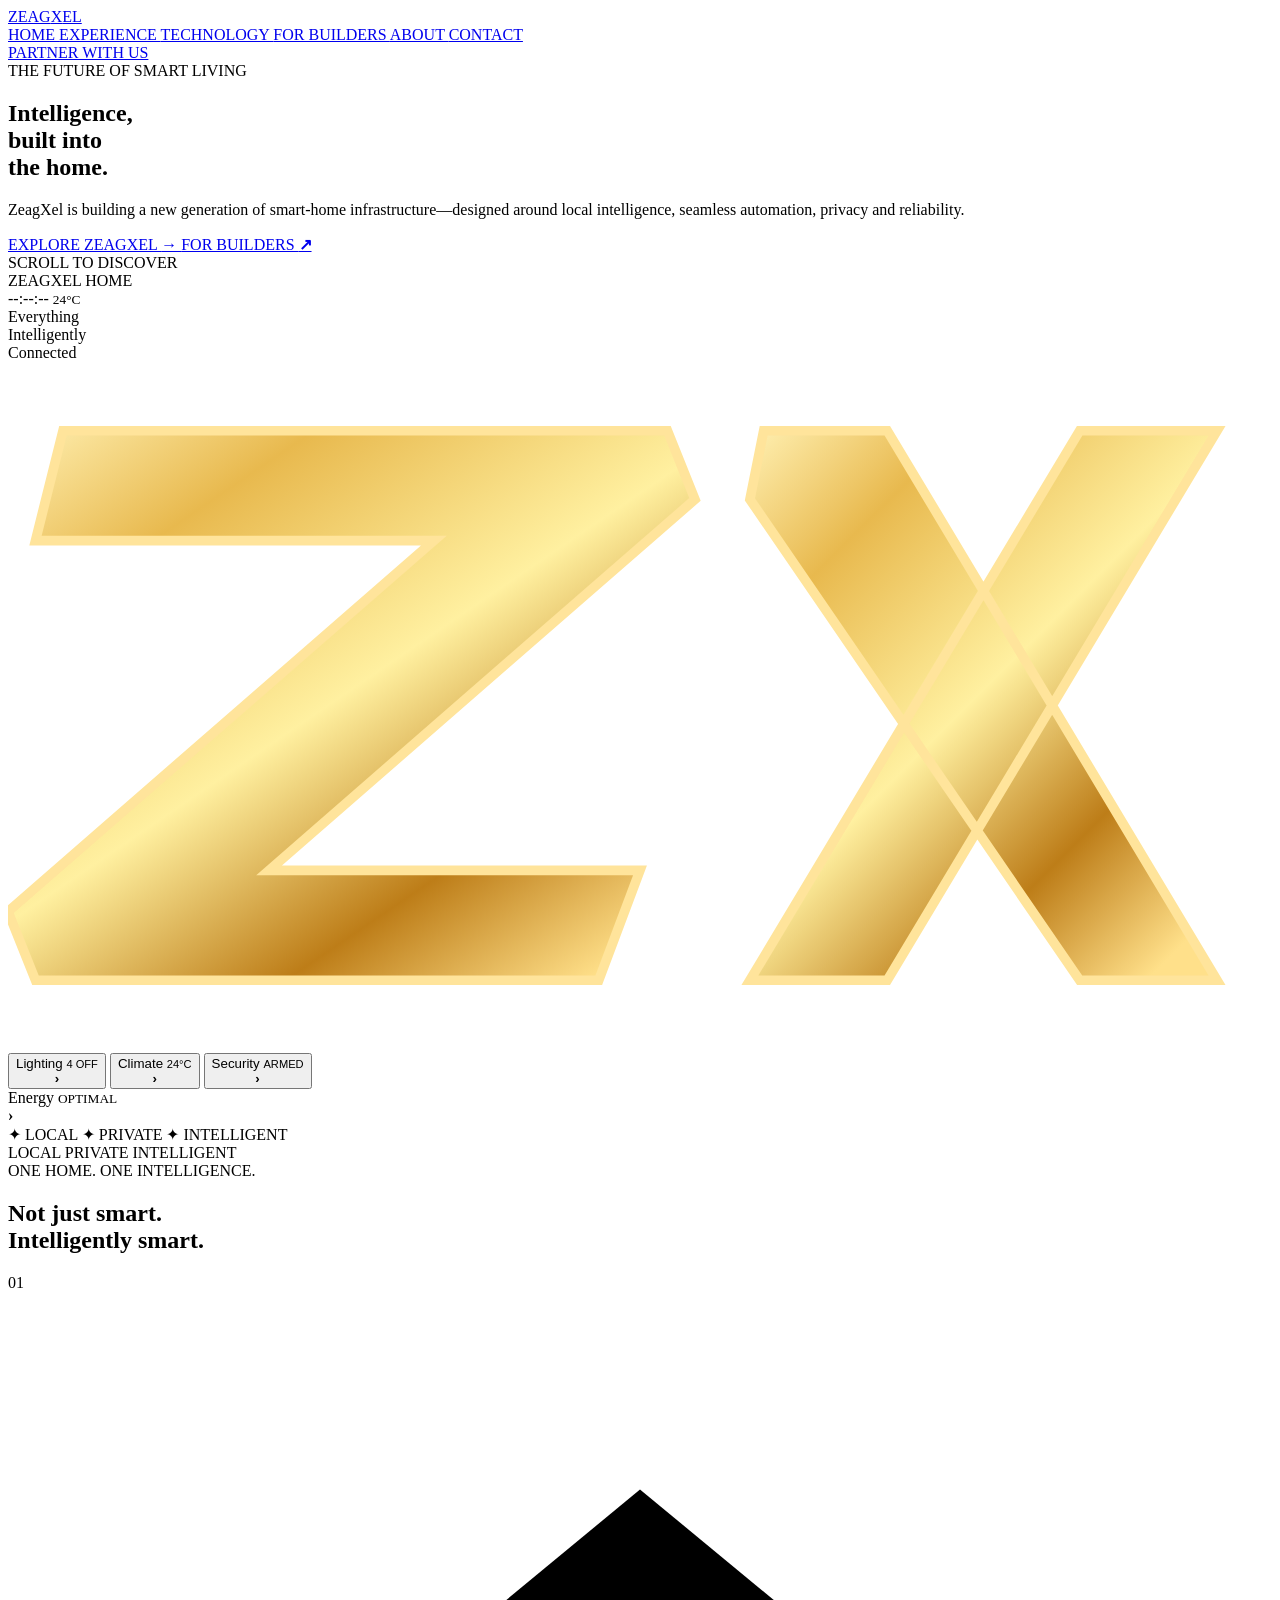
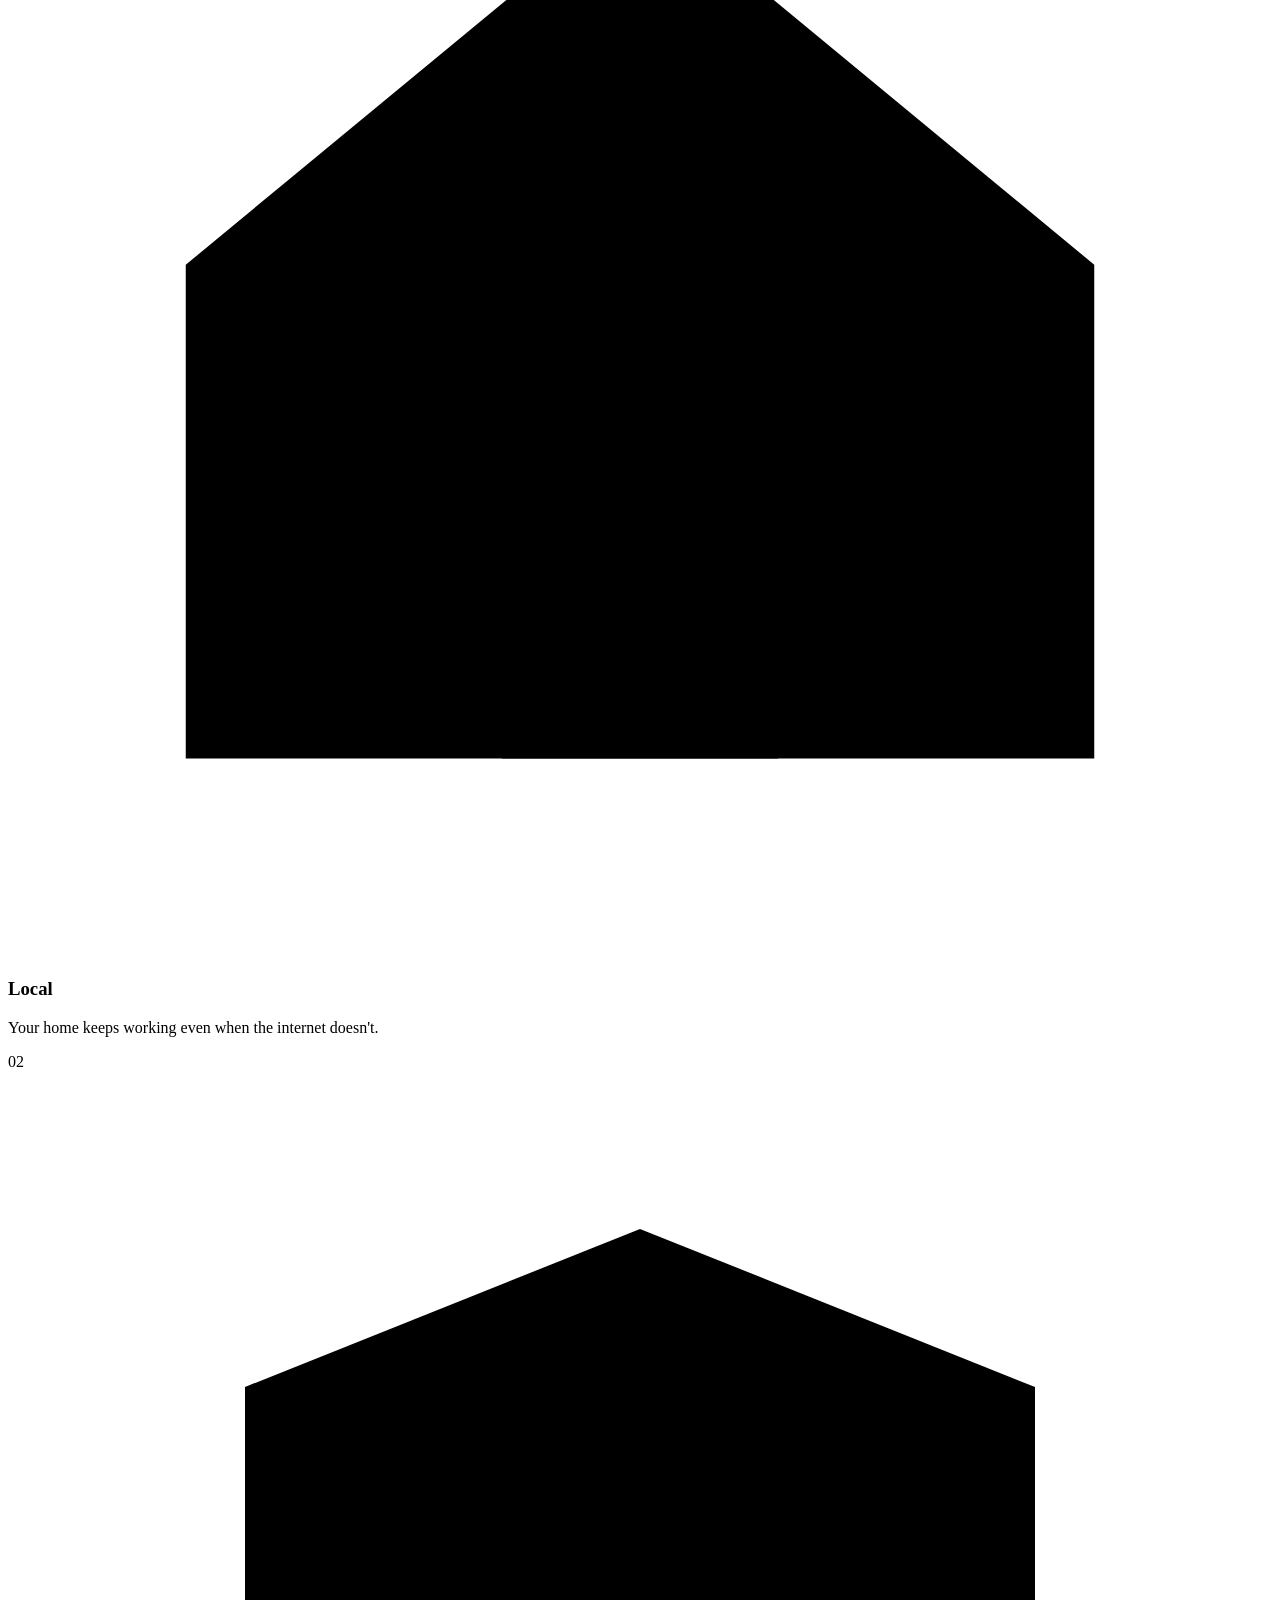
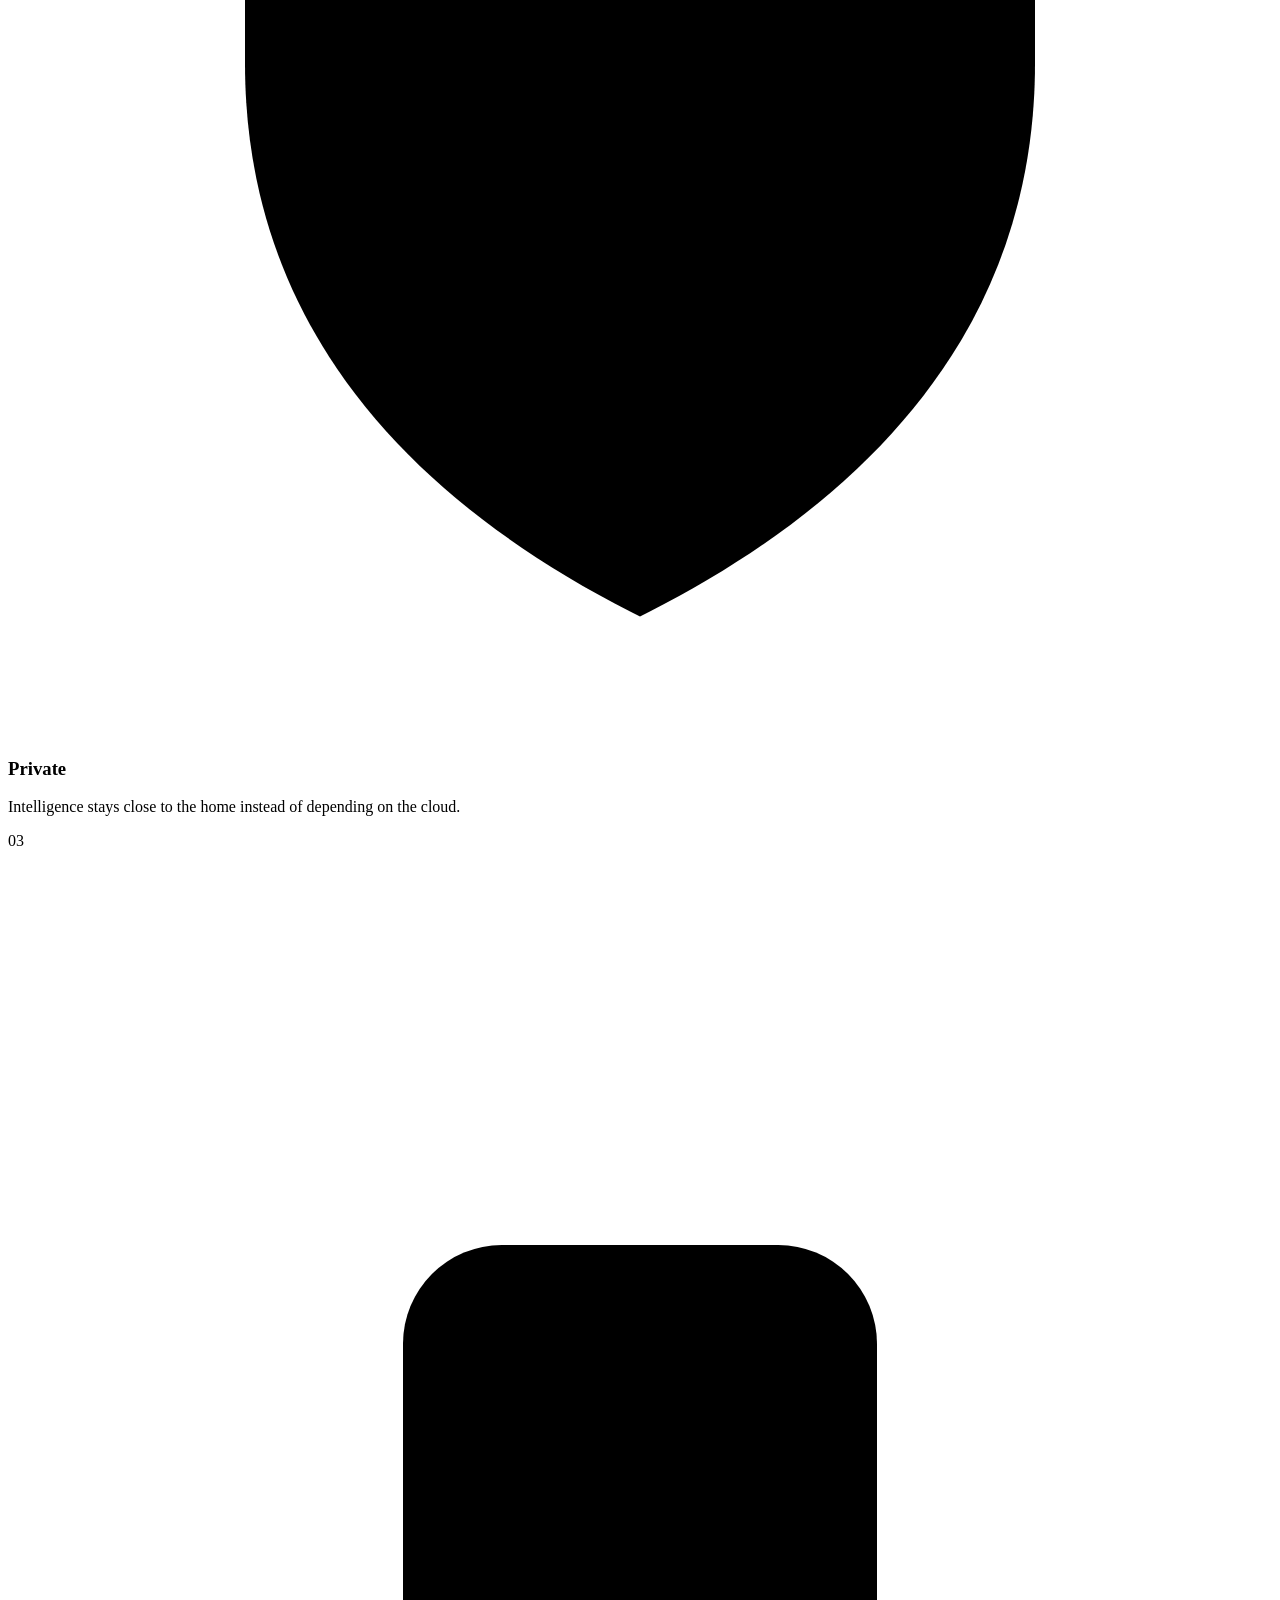
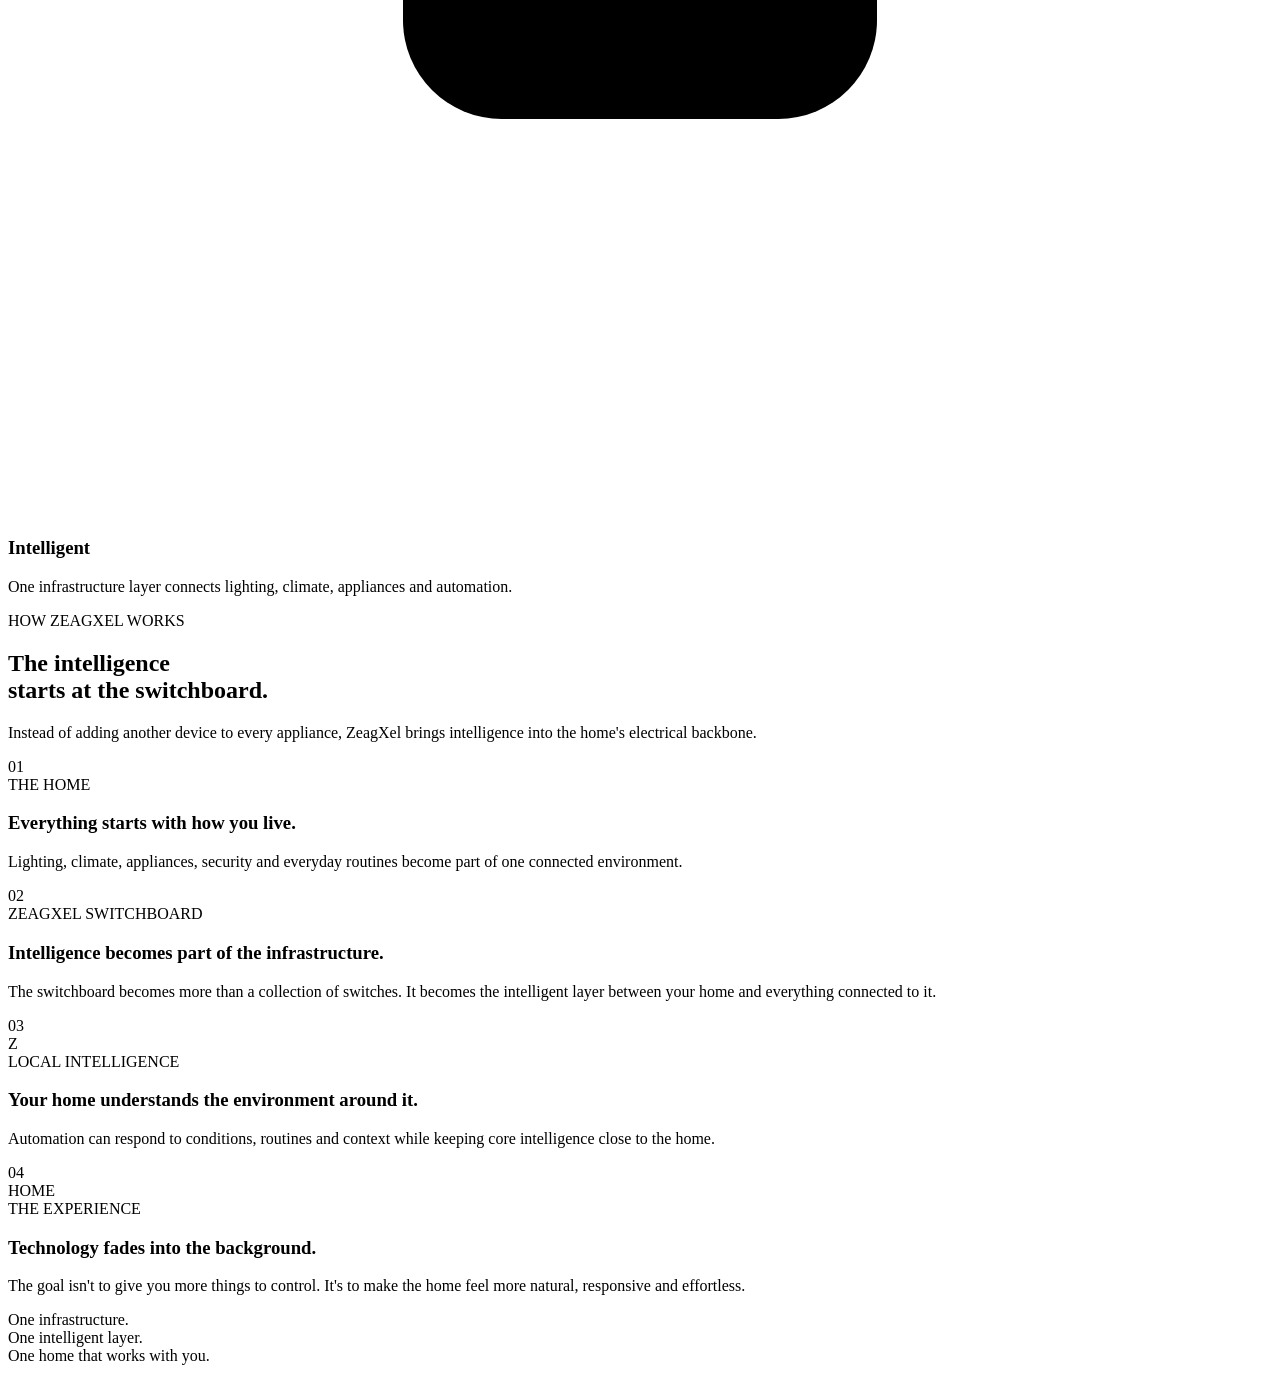
==== index.html @ 5c0ceebd "Add files via upload" ====
<!DOCTYPE html>
<html lang="en">

<head>

    <meta charset="UTF-8">

    <meta
        name="viewport"
        content="width=device-width, initial-scale=1.0"
    >

    <meta
        name="description"
        content="ZeagXel — Intelligent smart-home infrastructure built around local intelligence, privacy and reliability."
    >

    <title>ZEAGXEL — Intelligent Homes</title>


    <!-- =================================================
         STYLES
    ================================================== -->

    <link
        rel="stylesheet"
        href="css/style.css"
    >

    <link
        rel="stylesheet"
        href="css/navbar.css"
    >

    <link
        rel="stylesheet"
        href="css/hero.css"
    >

    <link
        rel="stylesheet"
        href="css/sections.css"
    >

    <link
        rel="stylesheet"
        href="css/responsive.css"
    >

</head>


<body>

<!-- =====================================================
     NAVBAR
====================================================== -->

<header class="navbar">


    <a
        href="index.html"
        class="brand"
    >
        ZEAG<span>X</span>EL
    </a>


    <nav class="nav-links">

        <a
            href="index.html"
            class="active"
        >
            HOME
        </a>

        <a href="pages/experience.html">
            EXPERIENCE
        </a>

        <a href="pages/technology.html">
            TECHNOLOGY
        </a>

        <a href="pages/builders.html">
            FOR BUILDERS
        </a>

        <a href="pages/about.html">
            ABOUT
        </a>

        <a href="pages/contact.html">
            CONTACT
        </a>

    </nav>


    <a
        href="pages/contact.html"
        class="nav-partner"
    >
        PARTNER WITH US
    </a>


</header>



<!-- =====================================================
     MAIN
====================================================== -->

<main>


<!-- =====================================================
     HERO
====================================================== -->

<section
    class="hero"
    id="home"
>


    <div class="hero-overlay"></div>


    <div class="hero-content">


        <div class="hero-eyebrow">
            THE FUTURE OF SMART LIVING
        </div>


        <h1>

            Intelligence,
            <br>

            built into
            <br>

            <span>
                the home.
            </span>

        </h1>


        <p class="hero-description">

            ZeagXel is building a new generation
            of smart-home infrastructure—designed
            around local intelligence, seamless
            automation, privacy and reliability.

        </p>


        <div class="hero-actions">


            <a
                href="#intelligence"
                class="hero-primary"
            >

                <span>
                    EXPLORE ZEAGXEL
                </span>

                <strong>
                    →
                </strong>

            </a>


            <a
                href="pages/builders.html"
                class="hero-secondary"
            >

                <span>
                    FOR BUILDERS
                </span>

                <strong>
                    ↗
                </strong>

            </a>


        </div>


        <div class="hero-scroll">

            <span class="scroll-line"></span>

            <span>
                SCROLL TO DISCOVER
            </span>

        </div>


    </div>



    <!-- =================================================
         HERO PRODUCT
    ================================================== -->

    <div class="hero-product-wrapper">


        <div class="hero-product-card">


            <div class="product-header">

                <span>
                    ZEAGXEL HOME
                </span>


                <div class="product-time">

                    <time class="product-clock" aria-label="Current local time">
                        --:--:--
                    </time>

                    <small>
                        24°C
                    </small>

                </div>

            </div>



            <div class="product-body">


                <div class="product-message">

                    <span class="product-message-copy">
                        Everything
                        <br>
                        Intelligently
                        <br>
                        Connected
                    </span>

                    <svg class="product-mark" viewBox="0 0 92 50" role="img" aria-label="ZX logo" xmlns="http://www.w3.org/2000/svg">
                        <defs>
                            <linearGradient id="zx-metal" x1="0" y1="0" x2="0.85" y2="1">
                                <stop offset="0" stop-color="#fff0b2" />
                                <stop offset="0.22" stop-color="#e8b94e" />
                                <stop offset="0.52" stop-color="#fff0a0" />
                                <stop offset="0.78" stop-color="#bd7d18" />
                                <stop offset="1" stop-color="#ffe08a" />
                            </linearGradient>
                        </defs>
                        <path d="M4 5h44l2 5-31 27h27l-3 8H2l-2-5 31-27H2z" fill="url(#zx-metal)" stroke="#ffe49b" stroke-width=".7" />
                        <path d="M55 5h9l24 40h-10L54 10zM78 5h10L64 45h-10z" fill="url(#zx-metal)" stroke="#ffe49b" stroke-width=".7" />
                    </svg>

                </div>


                <div class="product-orbit"></div>


            </div>



            <div class="product-controls">


                <button
                    class="product-control lighting-control"
                    type="button"
                    aria-pressed="false"
                >

                    <div>

                        <span>
                            Lighting
                        </span>

                        <small>
                            4 OFF
                        </small>

                    </div>

                    <b>
                        ›
                    </b>

                </button>


                <button
                    class="product-control climate-control"
                    type="button"
                    aria-pressed="false"
                >

                    <div>

                        <span>
                            Climate
                        </span>

                        <small>
                            24°C
                        </small>

                    </div>

                    <b>
                        ›
                    </b>

                </button>


                <button
                    class="product-control security-control"
                    type="button"
                    aria-pressed="false"
                >

                    <div>

                        <span>
                            Security
                        </span>

                        <small>
                            ARMED
                        </small>

                    </div>

                    <b>
                        ›
                    </b>

                </button>


                <div class="product-control">

                    <div>

                        <span>
                            Energy
                        </span>

                        <small>
                            OPTIMAL
                        </small>

                    </div>

                    <b>
                        ›
                    </b>

                </div>


            </div>



            <div class="product-footer">

                <span>
                    ✦ LOCAL
                </span>

                <span>
                    ✦ PRIVATE
                </span>

                <span>
                    ✦ INTELLIGENT
                </span>

            </div>


        </div>


    </div>



    <div class="hero-bottom-label">

        <span>
            LOCAL
        </span>

        <i></i>

        <span>
            PRIVATE
        </span>

        <i></i>

        <span>
            INTELLIGENT
        </span>

    </div>


</section>



<!-- =====================================================
     SECTION 01
     ONE HOME. ONE INTELLIGENCE.
====================================================== -->

<section
    class="intelligence-section"
    id="intelligence"
>


    <div class="section-eyebrow">

        ONE HOME. ONE INTELLIGENCE.

    </div>


    <h2>

        Not just smart.
        <br>

        <span>
            Intelligently smart.
        </span>

    </h2>


    <div class="section-line"></div>



    <div class="intelligence-pillars">


        <article class="intelligence-pillar">

            <div class="pillar-number">
                01
            </div>


            <div class="pillar-icon">
                <svg viewBox="0 0 64 64" aria-hidden="true">
                    <path d="M9 29 32 10l23 19v25H9z" />
                    <path d="M25 54V37h14v17M17 31v-8h8" />
                    <circle cx="32" cy="28" r="3" />
                    <path d="M32 25v-7m-3 10-7-4m13 4 7-4" />
                </svg>
            </div>


            <h3>
                Local
            </h3>


            <p>
                Your home keeps working even
                when the internet doesn't.
            </p>


        </article>



        <article class="intelligence-pillar">

            <div class="pillar-number">
                02
            </div>


            <div class="pillar-icon">
                <svg viewBox="0 0 64 64" aria-hidden="true">
                    <path d="M32 8 52 16v14c0 13-8 22-20 28C20 52 12 43 12 30V16z" />
                    <rect x="23" y="29" width="18" height="14" rx="3" />
                    <path d="M27 29v-5a5 5 0 0 1 10 0v5m-5 6v3" />
                    <circle cx="32" cy="38" r="1" />
                </svg>
            </div>


            <h3>
                Private
            </h3>


            <p>
                Intelligence stays close to
                the home instead of depending
                on the cloud.
            </p>


        </article>



        <article class="intelligence-pillar">

            <div class="pillar-number">
                03
            </div>


            <div class="pillar-icon">
                <svg viewBox="0 0 64 64" aria-hidden="true">
                    <rect x="20" y="20" width="24" height="24" rx="5" />
                    <path d="M27 27h10v10H27zM32 20v-7m0 51v-7M20 32h-7m51 0h-7M24 24l-5-5m26 26 5 5m0-36-5 5m-26 26-5 5" />
                    <circle cx="32" cy="32" r="3" />
                </svg>
            </div>


            <h3>
                Intelligent
            </h3>


            <p>
                One infrastructure layer
                connects lighting, climate,
                appliances and automation.
            </p>


        </article>


    </div>


</section>



<!-- =====================================================
     SECTION 02
     HOW ZEAGXEL WORKS
====================================================== -->

<section
    class="how-section"
    id="how-it-works"
>


    <div class="how-intro">


        <div class="section-eyebrow">

            HOW ZEAGXEL WORKS

        </div>


        <h2>

            The intelligence
            <br>

            <span>
                starts at the switchboard.
            </span>

        </h2>


        <p>

            Instead of adding another device to
            every appliance, ZeagXel brings
            intelligence into the home's electrical
            backbone.

        </p>


    </div>



    <!-- =================================================
         SYSTEM FLOW
    ================================================== -->

    <div class="system-flow">


        <!-- STEP 01 -->

        <article class="system-step">


            <div class="system-step-number">
                01
            </div>


            <div class="system-visual home-visual">


                <div class="visual-room">

                    <div class="visual-window"></div>

                    <div class="visual-sofa"></div>

                    <div class="visual-lamp"></div>

                    <div class="visual-table"></div>

                </div>


            </div>


            <div class="system-step-content">

                <div class="system-label">
                    THE HOME
                </div>

                <h3>
                    Everything starts
                    with how you live.
                </h3>

                <p>
                    Lighting, climate, appliances,
                    security and everyday routines
                    become part of one connected
                    environment.
                </p>

            </div>


        </article>



        <!-- CONNECTOR -->

        <div class="system-connector">

            <span></span>

        </div>



        <!-- STEP 02 -->

        <article class="system-step">


            <div class="system-step-number">
                02
            </div>


            <div class="system-visual switchboard-visual">


                <div class="switchboard">

                    <div class="switchboard-screen">

                        <div class="screen-line"></div>

                        <div class="screen-line short"></div>

                        <div class="screen-dot"></div>

                    </div>


                    <div class="switch-row">

                        <span></span>
                        <span></span>
                        <span></span>
                        <span></span>

                    </div>


                    <div class="switch-row">

                        <span></span>
                        <span></span>
                        <span></span>
                        <span></span>

                    </div>


                </div>


            </div>


            <div class="system-step-content">

                <div class="system-label">
                    ZEAGXEL SWITCHBOARD
                </div>

                <h3>
                    Intelligence becomes
                    part of the infrastructure.
                </h3>

                <p>
                    The switchboard becomes more
                    than a collection of switches.
                    It becomes the intelligent layer
                    between your home and everything
                    connected to it.
                </p>

            </div>


        </article>



        <!-- CONNECTOR -->

        <div class="system-connector">

            <span></span>

        </div>



        <!-- STEP 03 -->

        <article class="system-step">


            <div class="system-step-number">
                03
            </div>


            <div class="system-visual intelligence-visual">


                <div class="intelligence-core">

                    <div class="core-ring ring-one"></div>

                    <div class="core-ring ring-two"></div>

                    <div class="core-center">
                        Z
                    </div>

                </div>


                <div class="core-node node-one"></div>

                <div class="core-node node-two"></div>

                <div class="core-node node-three"></div>

                <div class="core-node node-four"></div>


            </div>


            <div class="system-step-content">

                <div class="system-label">
                    LOCAL INTELLIGENCE
                </div>

                <h3>
                    Your home understands
                    the environment around it.
                </h3>

                <p>
                    Automation can respond to
                    conditions, routines and
                    context while keeping core
                    intelligence close to the home.
                </p>

            </div>


        </article>



        <!-- CONNECTOR -->

        <div class="system-connector">

            <span></span>

        </div>



        <!-- STEP 04 -->

        <article class="system-step">


            <div class="system-step-number">
                04
            </div>


            <div class="system-visual experience-visual">


                <div class="experience-orbit">

                    <span class="orbit-node node-a"></span>

                    <span class="orbit-node node-b"></span>

                    <span class="orbit-node node-c"></span>

                    <span class="orbit-node node-d"></span>

                    <div class="experience-center">
                        HOME
                    </div>

                </div>


            </div>


            <div class="system-step-content">

                <div class="system-label">
                    THE EXPERIENCE
                </div>

                <h3>
                    Technology fades
                    into the background.
                </h3>

                <p>
                    The goal isn't to give you more
                    things to control. It's to make
                    the home feel more natural,
                    responsive and effortless.
                </p>

            </div>


        </article>


    </div>



    <!-- =================================================
         CLOSING STATEMENT
    ================================================== -->

    <div class="how-closing">


        <div class="closing-line"></div>


        <p>

            One infrastructure.
            <br>

            One intelligent layer.
            <br>

            <span>
                One home that works with you.
            </span>

        </p>


    </div>


</section>



</main>



<!-- =====================================================
     JAVASCRIPT
====================================================== -->

<script src="js/main.js"></script>

<script src="js/animations.js"></script>


</body>

</html>
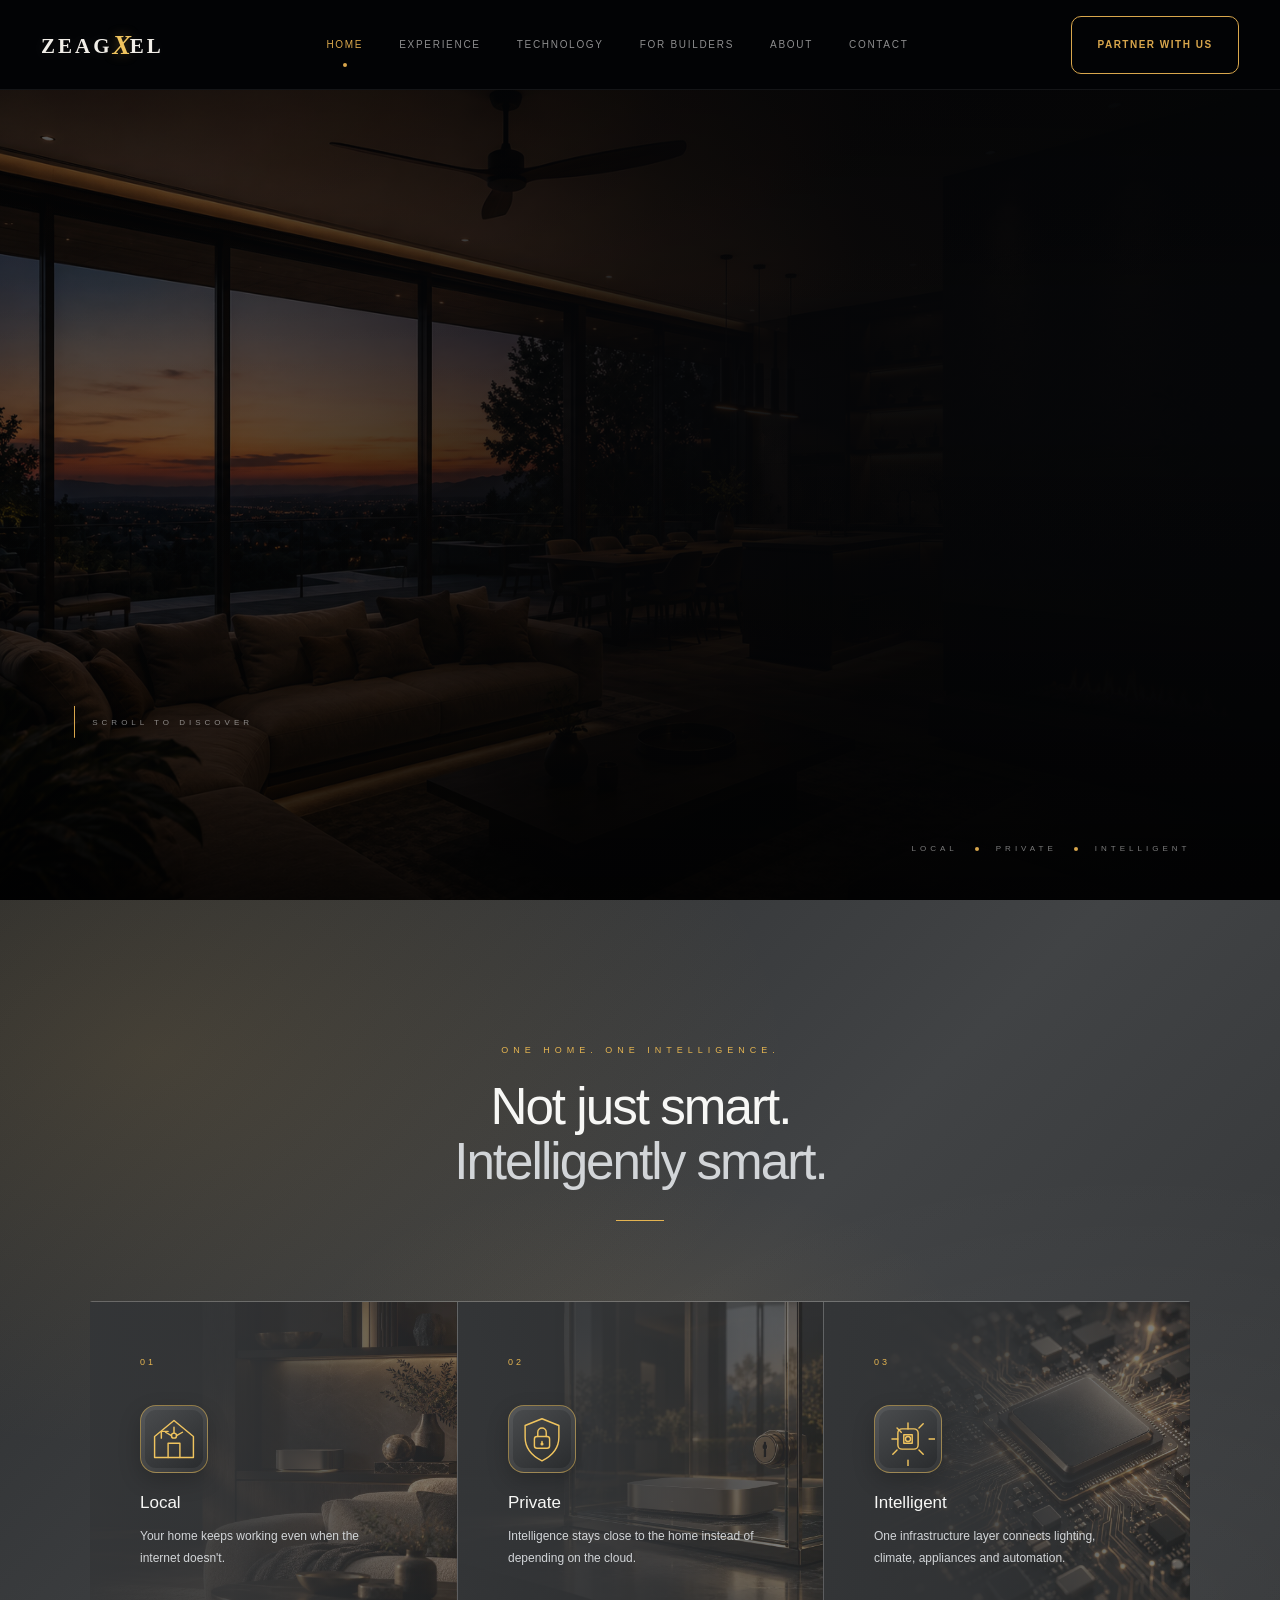
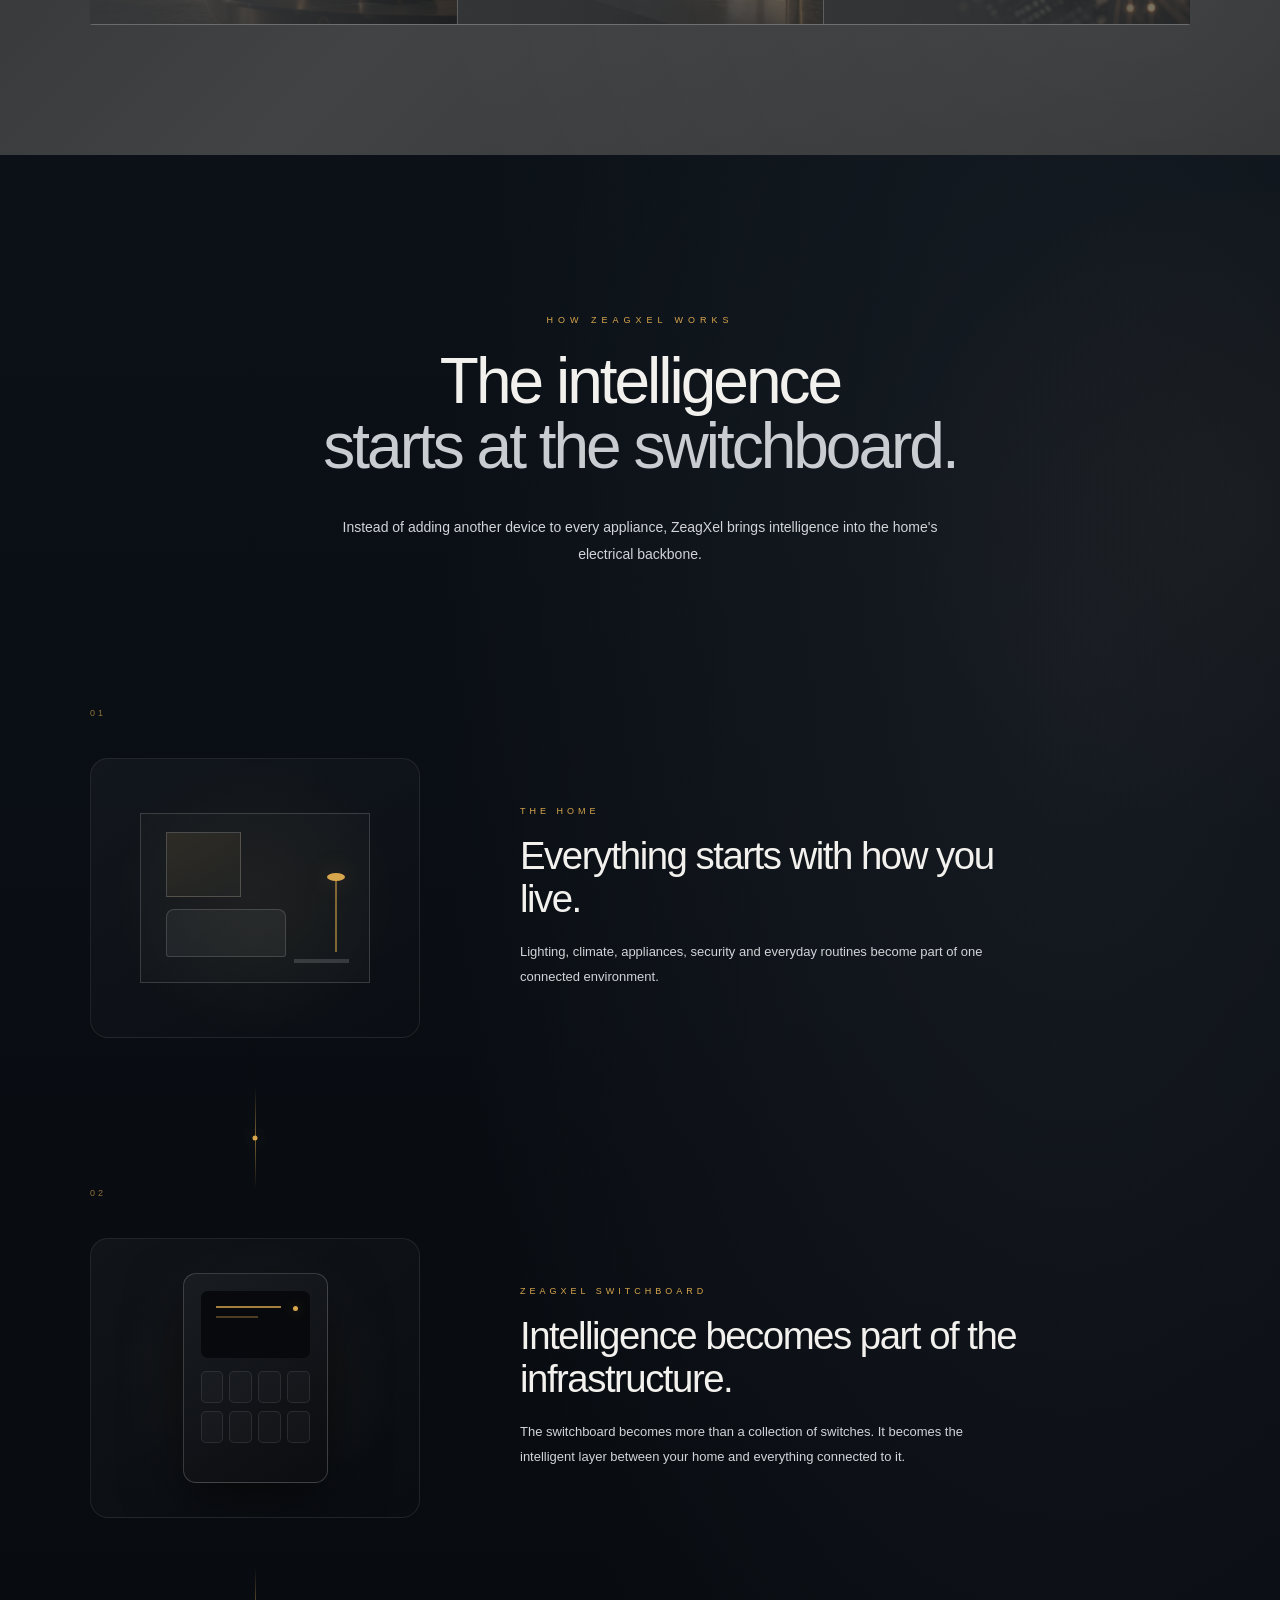
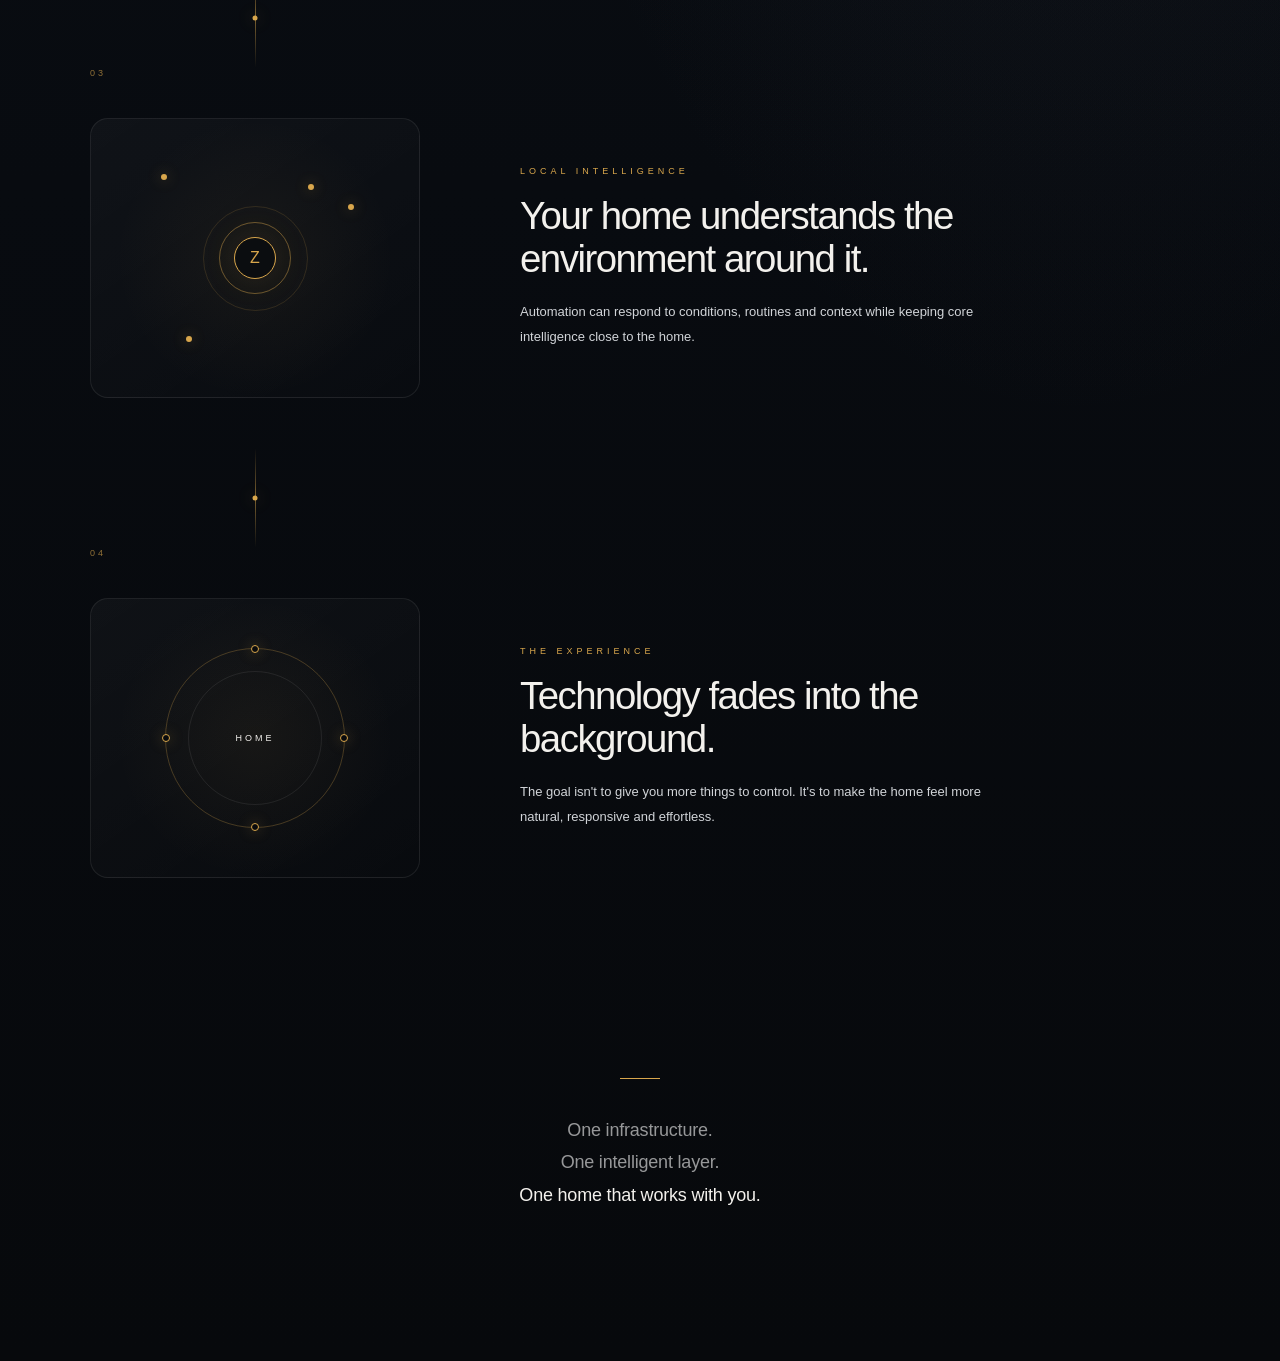
==== commit 488cd4d6: "Update index.html" ====
--- a/index.html
+++ b/index.html
@@ -10,12 +10,19 @@
         content="width=device-width, initial-scale=1.0"
     >
 
-    <meta
-        name="description"
-        content="ZeagXel — Intelligent smart-home infrastructure built around local intelligence, privacy and reliability."
-    >
-
-    <title>ZEAGXEL — Intelligent Homes</title>
+   <title>ZeagXel Technologies | Smart Electrical Infrastructure</title>
+
+<meta
+    name="description"
+    content="ZeagXel Technologies builds smart electrical infrastructure for homes and high-rise residential projects, combining local intelligence, automation, privacy and reliable smart-home control."
+>
+
+<link rel="canonical" href="https://zeagxel.com/">
+
+<meta property="og:title" content="ZeagXel Technologies | Smart Electrical Infrastructure">
+<meta property="og:description" content="Smart electrical infrastructure for intelligent, reliable and future-ready homes.">
+<meta property="og:url" content="https://zeagxel.com/">
+<meta property="og:type" content="website">
 
 
     <!-- =================================================
--- a/css/style.css
+++ b/css/style.css
@@ -0,0 +1,218 @@
+/* =====================================================
+   ZEAGXEL
+   GLOBAL STYLES
+===================================================== */
+
+:root {
+
+    --black:
+        #050608;
+
+    --black-deep:
+        #020304;
+
+    --white:
+        #f3f1ed;
+
+    --gold:
+        #d8a64c;
+
+    --gold-light:
+        #efbd62;
+
+    --grey:
+        #929398;
+
+    --grey-dark:
+        #65676c;
+
+    --border:
+        rgba(255, 255, 255, 0.10);
+
+}
+
+
+/* =====================================================
+   RESET
+===================================================== */
+
+* {
+    margin: 0;
+
+    padding: 0;
+
+    box-sizing: border-box;
+}
+
+
+html {
+    scroll-behavior: smooth;
+}
+
+
+body {
+
+    width: 100%;
+
+    min-height: 100vh;
+
+    overflow-x: hidden;
+
+    background:
+        var(--black);
+
+    color:
+        var(--white);
+
+    font-family:
+        Arial,
+        Helvetica,
+        sans-serif;
+
+    -webkit-font-smoothing:
+        antialiased;
+}
+
+main {
+    transition: filter 0.75s ease;
+}
+
+body.lights-on main,
+body.lights-on .navbar {
+    filter: brightness(1.5);
+}
+
+body.lights-on::after {
+    content: "";
+    position: fixed;
+    inset: 0;
+    z-index: 999;
+    pointer-events: none;
+    background:
+        radial-gradient(ellipse at 70% 38%, rgba(255, 204, 112, 0.28), transparent 54%),
+        radial-gradient(ellipse at 22% 74%, rgba(255, 220, 155, 0.16), transparent 48%);
+    mix-blend-mode: screen;
+    animation: lightsBloom 0.75s ease-out both;
+}
+
+@keyframes lightsBloom {
+    from { opacity: 0; }
+    to { opacity: 1; }
+}
+
+
+a {
+    color: inherit;
+
+    text-decoration: none;
+}
+
+
+button,
+a {
+    -webkit-tap-highlight-color:
+        transparent;
+}
+
+
+img {
+    display: block;
+
+    max-width: 100%;
+}
+
+
+::selection {
+
+    background:
+        var(--gold);
+
+    color:
+        var(--black);
+
+}
+
+.site-hero-entrance {
+    animation: siteHeroEntrance 0.9s cubic-bezier(0.2, 0.72, 0.25, 1) both;
+    animation-delay: var(--entrance-delay, 0ms);
+}
+
+.site-scroll-reveal.is-visible {
+    animation: siteScrollArcIn 1.05s cubic-bezier(0.2, 0.72, 0.25, 1) both;
+}
+
+.site-scroll-reveal-reverse.is-visible {
+    animation-name: siteScrollArcInReverse;
+}
+
+@keyframes siteHeroEntrance {
+    from { opacity: 0; translate: 0 30px; }
+    to { opacity: 1; translate: 0 0; }
+}
+
+@keyframes siteScrollArcIn {
+    0% { opacity: 0; translate: 30px 10px; rotate: 5deg; scale: 0.98; }
+    55% { opacity: 1; translate: -7px -2px; rotate: -1.2deg; scale: 1.005; }
+    100% { opacity: 1; translate: 0 0; rotate: 0deg; scale: 1; }
+}
+
+@keyframes siteScrollArcInReverse {
+    0% { opacity: 0; translate: -30px 10px; rotate: -5deg; scale: 0.98; }
+    55% { opacity: 1; translate: 7px -2px; rotate: 1.2deg; scale: 1.005; }
+    100% { opacity: 1; translate: 0 0; rotate: 0deg; scale: 1; }
+}
+
+@media (prefers-reduced-motion: reduce) {
+    .site-hero-entrance,
+    .site-scroll-reveal.is-visible {
+        animation: none;
+    }
+}
+
+/* =====================================================
+   GLOBAL CONTAINER
+===================================================== */
+
+.container {
+
+    width: min(
+        1200px,
+        calc(100% - 80px)
+    );
+
+    margin:
+        0 auto;
+
+}
+
+
+/* =====================================================
+   PAGE TRANSITION
+===================================================== */
+
+body {
+
+    animation:
+        pageEnter
+        0.7s
+        ease
+        both;
+
+}
+
+
+@keyframes pageEnter {
+
+    from {
+
+        opacity: 0;
+
+    }
+
+    to {
+
+        opacity: 1;
+
+    }
+
+}
--- a/css/navbar.css
+++ b/css/navbar.css
@@ -0,0 +1,239 @@
+/* =====================================================
+   ZEAGXEL
+   NAVBAR
+===================================================== */
+
+.navbar {
+
+    position: fixed;
+
+    top: 0;
+    left: 0;
+
+    width: 100%;
+
+    height: 90px;
+
+    display: flex;
+
+    align-items: center;
+
+    justify-content: space-between;
+
+    padding:
+        0 3.2%;
+
+    background:
+        rgba(
+            3,
+            4,
+            6,
+            0.94
+        );
+
+    border-bottom:
+        1px solid
+        rgba(
+            255,
+            255,
+            255,
+            0.07
+        );
+
+    backdrop-filter:
+        blur(14px);
+
+    -webkit-backdrop-filter:
+        blur(14px);
+
+    z-index: 1000;
+
+}
+
+
+/* =====================================================
+   BRAND
+===================================================== */
+
+.brand {
+
+    color:
+        #f1eee8;
+
+    font-family: "Bodoni MT", Didot, Georgia, serif;
+
+    font-size: 21px;
+
+    font-weight: 700;
+
+    letter-spacing: 3px;
+
+    white-space: nowrap;
+
+    text-shadow: 0 1px 16px rgba(255, 255, 255, 0.12);
+
+}
+
+
+.brand span {
+
+    color:
+        #f0c45e;
+
+    display: inline-block;
+
+    font-family: "Bodoni MT", Didot, Georgia, serif;
+
+    font-size: 1.32em;
+
+    font-weight: 800;
+
+    font-style: italic;
+
+    letter-spacing: -0.04em;
+
+    vertical-align: -1px;
+
+    text-shadow: 0 0 12px rgba(240, 196, 94, 0.34);
+
+}
+
+
+/* =====================================================
+   NAVIGATION
+===================================================== */
+
+.nav-links {
+
+    display: flex;
+
+    align-items: center;
+
+    gap: 36px;
+
+    height: 100%;
+
+}
+
+
+.nav-links a {
+
+    position: relative;
+
+    display: flex;
+
+    align-items: center;
+
+    height: 100%;
+
+    color:
+        rgba(
+            255,
+            255,
+            255,
+            0.55
+        );
+
+    font-size: 10px;
+
+    font-weight: 500;
+
+    letter-spacing: 1.7px;
+
+    transition:
+        color 0.3s ease;
+
+}
+
+
+.nav-links a:hover {
+
+    color:
+        #ffffff;
+
+}
+
+
+.nav-links a.active {
+
+    color:
+        var(--gold);
+
+}
+
+
+.nav-links a.active::after {
+
+    content: "";
+
+    position: absolute;
+
+    bottom: 22px;
+
+    left: 50%;
+
+    width: 4px;
+
+    height: 4px;
+
+    border-radius: 50%;
+
+    background:
+        var(--gold);
+
+    transform:
+        translateX(-50%);
+
+}
+
+
+/* =====================================================
+   PARTNER BUTTON
+===================================================== */
+
+.nav-partner {
+
+    display: flex;
+
+    align-items: center;
+
+    justify-content: center;
+
+    min-width: 168px;
+
+    height: 58px;
+
+    padding:
+        0 20px;
+
+    border:
+        1px solid
+        var(--gold);
+
+    border-radius: 10px;
+
+    color:
+        var(--gold);
+
+    font-size: 10px;
+
+    font-weight: 600;
+
+    letter-spacing: 1.5px;
+
+    transition:
+        background 0.3s ease,
+        color 0.3s ease;
+
+}
+
+
+.nav-partner:hover {
+
+    background:
+        var(--gold);
+
+    color:
+        var(--black);
+
+}
--- a/css/hero.css
+++ b/css/hero.css
@@ -0,0 +1,1363 @@
+/* =====================================================
+   ZEAGXEL
+   HERO
+===================================================== */
+
+.hero {
+
+    position: relative;
+
+    width: 100%;
+
+    height:
+        calc(100vh - 90px);
+
+    min-height: 650px;
+
+    margin-top: 90px;
+
+    overflow: hidden;
+
+    background:
+        #050608;
+
+}
+
+
+/* =====================================================
+   BACKGROUND
+===================================================== */
+
+.hero::before {
+
+    content: "";
+
+    position: absolute;
+
+    inset: 0;
+
+    width: 100%;
+    height: 100%;
+
+    background-image:
+        url("../assets/images/hero/hero-house.jpg");
+
+    background-size:
+        cover;
+
+    background-position:
+        center center;
+
+    background-repeat:
+        no-repeat;
+
+    transform:
+        scale(1.04);
+
+    z-index: 0;
+
+    animation:
+        heroImageReveal
+        2s
+        cubic-bezier(
+            0.2,
+            0.7,
+            0.2,
+            1
+        )
+        forwards;
+
+}
+
+
+/* =====================================================
+   DARK OVERLAY
+===================================================== */
+
+.hero-overlay {
+
+    position: absolute;
+
+    inset: 0;
+
+    background:
+        linear-gradient(
+            90deg,
+
+            rgba(
+                5,
+                6,
+                8,
+                0.58
+            ) 0%,
+
+            rgba(
+                5,
+                6,
+                8,
+                0.64
+            ) 20%,
+
+            rgba(
+                5,
+                6,
+                8,
+                0.76
+            ) 38%,
+
+            rgba(
+                5,
+                6,
+                8,
+                0.88
+            ) 52%,
+
+            rgba(
+                5,
+                6,
+                8,
+                0.96
+            ) 67%,
+
+            #050608 100%
+        );
+
+    z-index: 1;
+
+}
+
+
+/* =====================================================
+   VIGNETTE
+===================================================== */
+
+.hero::after {
+
+    content: "";
+
+    position: absolute;
+
+    inset: 0;
+
+    background:
+        linear-gradient(
+            180deg,
+
+            rgba(
+                0,
+                0,
+                0,
+                0.25
+            ),
+
+            transparent 32%,
+
+            rgba(
+                0,
+                0,
+                0,
+                0.12
+            ) 55%,
+
+            rgba(
+                0,
+                0,
+                0,
+                0.68
+            ) 100%
+        );
+
+    z-index: 2;
+
+    pointer-events: none;
+
+}
+
+
+/* =====================================================
+   HERO CONTENT
+===================================================== */
+
+.hero-content {
+
+    position: absolute;
+
+    left: 5.8%;
+
+    top: 50%;
+
+    width: 510px;
+
+    transform:
+        translateY(-50%);
+
+    z-index: 5;
+
+}
+
+
+/* =====================================================
+   EYEBROW
+===================================================== */
+
+.hero-eyebrow {
+
+    margin-bottom: 27px;
+
+    color:
+        var(--gold);
+
+    font-size: 10px;
+
+    font-weight: 500;
+
+    letter-spacing: 5px;
+
+    opacity: 0;
+
+    animation:
+        heroFadeUp
+        0.9s
+        cubic-bezier(
+            0.2,
+            0.7,
+            0.2,
+            1
+        )
+        0.15s
+        forwards;
+
+}
+
+
+/* =====================================================
+   HEADING
+===================================================== */
+
+.hero h1 {
+
+    margin: 0;
+
+    color:
+        var(--white);
+
+    font-size:
+        clamp(
+            62px,
+            5.2vw,
+            92px
+        );
+
+    font-weight: 500;
+
+    line-height:
+        0.96;
+
+    letter-spacing:
+        -4px;
+
+    opacity: 0;
+
+    animation:
+        heroFadeUp
+        1s
+        cubic-bezier(
+            0.2,
+            0.7,
+            0.2,
+            1
+        )
+        0.28s
+        forwards;
+
+}
+
+
+.hero h1 span {
+
+    color:
+        var(--gold-light);
+
+}
+
+
+/* =====================================================
+   DESCRIPTION
+===================================================== */
+
+.hero-description {
+
+    max-width: 500px;
+
+    margin-top: 34px;
+
+    color:
+        rgba(
+            220,
+            220,
+            220,
+            0.72
+        );
+
+    font-size: 14px;
+
+    line-height: 1.95;
+
+    opacity: 0;
+
+    animation:
+        heroFadeUp
+        0.9s
+        cubic-bezier(
+            0.2,
+            0.7,
+            0.2,
+            1
+        )
+        0.48s
+        forwards;
+
+}
+
+
+/* =====================================================
+   ACTIONS
+===================================================== */
+
+.hero-actions {
+
+    display: flex;
+
+    align-items: center;
+
+    gap: 14px;
+
+    margin-top: 30px;
+
+    opacity: 0;
+
+    animation:
+        heroFadeUp
+        0.9s
+        cubic-bezier(
+            0.2,
+            0.7,
+            0.2,
+            1
+        )
+        0.64s
+        forwards;
+
+}
+
+
+/* =====================================================
+   PRIMARY
+===================================================== */
+
+.hero-primary {
+
+    display: inline-flex;
+
+    align-items: center;
+
+    justify-content:
+        space-between;
+
+    gap: 25px;
+
+    min-width: 215px;
+
+    padding:
+        16px 21px;
+
+    border-radius:
+        9px;
+
+    background:
+        var(--gold-light);
+
+    color:
+        var(--black);
+
+    font-size:
+        10px;
+
+    font-weight:
+        700;
+
+    letter-spacing:
+        1.4px;
+
+    transition:
+        transform 0.3s ease,
+        box-shadow 0.3s ease;
+
+}
+
+
+.hero-primary strong {
+
+    font-size:
+        18px;
+
+    font-weight:
+        400;
+
+}
+
+
+.hero-primary:hover {
+
+    transform:
+        translateY(-3px);
+
+    box-shadow:
+        0 15px 40px
+        rgba(
+            216,
+            166,
+            76,
+            0.20
+        );
+
+}
+
+
+/* =====================================================
+   SECONDARY
+===================================================== */
+
+.hero-secondary {
+
+    display: inline-flex;
+
+    align-items: center;
+
+    justify-content:
+        space-between;
+
+    gap: 22px;
+
+    min-width: 175px;
+
+    padding:
+        16px 20px;
+
+    border:
+        1px solid
+        rgba(
+            255,
+            255,
+            255,
+            0.20
+        );
+
+    border-radius:
+        9px;
+
+    color:
+        #e0e0e0;
+
+    font-size:
+        10px;
+
+    font-weight:
+        600;
+
+    letter-spacing:
+        1.4px;
+
+    transition:
+        all 0.3s ease;
+
+}
+
+
+.hero-secondary strong {
+
+    font-size:
+        14px;
+
+    font-weight:
+        400;
+
+}
+
+
+.hero-secondary:hover {
+
+    border-color:
+        var(--gold);
+
+    color:
+        var(--gold);
+
+    background:
+        rgba(
+            216,
+            166,
+            76,
+            0.04
+        );
+
+}
+
+
+/* =====================================================
+   SCROLL
+===================================================== */
+
+.hero-scroll {
+
+    display: flex;
+
+    align-items: center;
+
+    gap: 17px;
+
+    margin-top: 53px;
+
+    color:
+        rgba(
+            255,
+            255,
+            255,
+            0.50
+        );
+
+    font-size:
+        8px;
+
+    letter-spacing:
+        4px;
+
+    opacity: 0;
+
+    animation:
+        heroFadeUp
+        0.9s
+        ease
+        0.82s
+        forwards;
+
+}
+
+
+.scroll-line {
+
+    display: block;
+
+    width: 1px;
+
+    height: 32px;
+
+    background:
+        var(--gold);
+
+    transform-origin:
+        top;
+
+    animation:
+        scrollPulse
+        2.2s
+        ease-in-out
+        1.4s
+        infinite;
+
+}
+
+
+/* =====================================================
+   PRODUCT
+===================================================== */
+
+.hero-product-wrapper {
+
+    position: absolute;
+
+    top: 50%;
+
+    right: 7%;
+
+    z-index: 5;
+
+    opacity: 0;
+
+    animation:
+        productEntrance
+        1.3s
+        cubic-bezier(
+            0.2,
+            0.7,
+            0.2,
+            1
+        )
+        0.35s
+        forwards,
+
+        productFloat
+        6s
+        ease-in-out
+        1.7s
+        infinite;
+
+}
+
+
+/* =====================================================
+   PRODUCT CARD
+===================================================== */
+
+.hero-product-card {
+
+    width: 390px;
+
+    min-height: 525px;
+
+    padding: 28px;
+
+    border:
+        1px solid
+        rgba(
+            255,
+            255,
+            255,
+            0.16
+        );
+
+    border-radius:
+        27px;
+
+    background:
+        linear-gradient(
+            145deg,
+            #1b1e24,
+            #0e1014
+        );
+
+    box-shadow:
+
+        0 45px 100px
+        rgba(
+            0,
+            0,
+            0,
+            0.78
+        ),
+
+        inset 0 1px 0
+        rgba(
+            255,
+            255,
+            255,
+            0.07
+        );
+
+}
+
+
+/* =====================================================
+   PRODUCT HEADER
+===================================================== */
+
+.product-header {
+
+    display: flex;
+
+    justify-content:
+        space-between;
+
+    align-items:
+        flex-start;
+
+    margin-bottom:
+        27px;
+
+    color:
+        #777b82;
+
+    font-size:
+        8px;
+
+    letter-spacing:
+        3px;
+
+}
+
+
+.product-time {
+
+    text-align:
+        right;
+
+}
+
+
+.product-time .product-clock {
+
+    display:
+        block;
+
+    color:
+        #eeeeee;
+
+    font-size:
+        18px;
+
+    font-weight:
+        400;
+
+}
+
+
+.product-time small {
+
+    display:
+        block;
+
+    margin-top:
+        5px;
+
+    color:
+        #777b82;
+
+    font-size:
+        9px;
+
+}
+
+
+/* =====================================================
+   PRODUCT BODY
+===================================================== */
+
+.product-body {
+
+    position:
+        relative;
+
+    height:
+        170px;
+
+    margin-bottom:
+        12px;
+
+    padding:
+        25px;
+
+    overflow:
+        hidden;
+
+    border-radius:
+        14px;
+
+    background:
+        #08090c;
+
+}
+
+
+.product-message {
+
+    position:
+        relative;
+
+    z-index:
+        2;
+
+    color:
+        #e9e9e9;
+
+    font-size:
+        17px;
+
+    line-height:
+        1.45;
+
+    display: flex;
+    align-items: center;
+    justify-content: space-between;
+    gap: 14px;
+
+}
+
+.product-message-copy {
+    display: block;
+}
+
+.product-mark {
+    display: block;
+    flex: 0 0 62px;
+    width: 62px;
+    height: auto;
+    overflow: visible;
+    filter: drop-shadow(0 0 5px rgba(255, 194, 65, 0.4));
+}
+
+
+/* =====================================================
+   ORBIT
+===================================================== */
+
+.product-orbit {
+
+    position:
+        absolute;
+
+    left:
+        27px;
+
+    bottom:
+        -28px;
+
+    width:
+        185px;
+
+    height:
+        75px;
+
+    border:
+        1px solid
+        rgba(
+            216,
+            166,
+            76,
+            0.62
+        );
+
+    border-radius:
+        50%;
+
+    box-shadow:
+        0 0 45px
+        rgba(
+            216,
+            166,
+            76,
+            0.08
+        );
+
+    transform:
+        rotate(-4deg);
+
+}
+
+
+/* =====================================================
+   PRODUCT CONTROLS
+===================================================== */
+
+.product-controls {
+
+    display:
+        flex;
+
+    flex-direction:
+        column;
+
+    gap:
+        7px;
+
+}
+
+
+.product-control {
+
+    display:
+        flex;
+
+    justify-content:
+        space-between;
+
+    align-items:
+        center;
+
+    padding:
+        11px 13px;
+
+    border:
+        1px solid
+        rgba(
+            255,
+            255,
+            255,
+            0.045
+        );
+
+    border-radius:
+        8px;
+
+    background:
+        rgba(
+            255,
+            255,
+            255,
+            0.035
+        );
+
+}
+
+.lighting-control {
+    width: 100%;
+    color: inherit;
+    font: inherit;
+    text-align: left;
+    cursor: pointer;
+    transition: background 0.35s ease, border-color 0.35s ease, box-shadow 0.35s ease;
+}
+
+.climate-control,
+.security-control {
+    width: 100%;
+    color: inherit;
+    font: inherit;
+    text-align: left;
+    cursor: pointer;
+    appearance: none;
+    transition: background 0.35s ease, border-color 0.35s ease, box-shadow 0.35s ease;
+}
+
+.climate-control:hover,
+.climate-control:focus-visible,
+.security-control:hover,
+.security-control:focus-visible {
+    border-color: rgba(239, 189, 98, 0.38);
+    outline: none;
+}
+
+.climate-control[aria-pressed="true"] {
+    background: rgba(112, 190, 235, 0.15);
+    border-color: rgba(112, 190, 235, 0.48);
+    box-shadow: 0 0 24px rgba(112, 190, 235, 0.16);
+}
+
+.security-control[aria-pressed="true"] {
+    background: rgba(239, 189, 98, 0.13);
+    border-color: rgba(239, 189, 98, 0.4);
+    box-shadow: 0 0 24px rgba(239, 189, 98, 0.13);
+}
+
+.lighting-control:hover,
+.lighting-control:focus-visible {
+    border-color: rgba(239, 189, 98, 0.38);
+    outline: none;
+}
+
+.lighting-control[aria-pressed="true"] {
+    background: rgba(239, 189, 98, 0.13);
+    border-color: rgba(239, 189, 98, 0.4);
+    box-shadow: 0 0 24px rgba(239, 189, 98, 0.13);
+}
+
+
+.product-control span {
+
+    display:
+        block;
+
+    color:
+        #d5d5d7;
+
+    font-size:
+        10px;
+
+}
+
+
+.product-control small {
+
+    display:
+        block;
+
+    margin-top:
+        4px;
+
+    color:
+        #686b71;
+
+    font-size:
+        7px;
+
+}
+
+
+.product-control b {
+
+    color:
+        #777b82;
+
+    font-size:
+        17px;
+
+    font-weight:
+        300;
+
+}
+
+.climate-snowfall {
+    position: fixed;
+    inset: 0;
+    z-index: 2000;
+    overflow: hidden;
+    pointer-events: none;
+}
+
+.climate-snowflake {
+    position: absolute;
+    top: -8vh;
+    left: var(--snow-x);
+    color: rgba(232, 246, 255, 0.88);
+    font-size: var(--snow-size);
+    line-height: 1;
+    text-shadow: 0 0 10px rgba(190, 225, 255, 0.75);
+    animation: snowFall var(--snow-duration) linear var(--snow-delay) infinite;
+}
+
+@keyframes snowFall {
+    0% { transform: translate3d(0, -8vh, 0) rotate(0deg); }
+    100% { transform: translate3d(var(--snow-drift), 115vh, 0) rotate(360deg); }
+}
+
+.security-alert {
+    position: fixed;
+    inset: 0;
+    z-index: 2100;
+    display: grid;
+    place-items: center;
+    padding: 24px;
+    background: rgba(2, 4, 7, 0.48);
+    pointer-events: none;
+    animation: securityAlertIn 220ms steps(2, end) both;
+}
+
+.security-alert-panel {
+    position: relative;
+    min-width: min(360px, 90vw);
+    padding: 24px 32px;
+    border: 1px solid currentColor;
+    background: rgba(5, 7, 10, 0.94);
+    color: #ff4659;
+    text-align: center;
+    font: 700 20px/1.3 monospace;
+    letter-spacing: 0.16em;
+    text-shadow: 0 0 14px currentColor;
+    box-shadow: 0 0 38px rgba(255, 70, 89, 0.28), inset 0 0 28px rgba(255, 255, 255, 0.035);
+}
+
+.security-alert-panel::before,
+.security-alert-panel::after {
+    content: "";
+    position: absolute;
+    inset: 0;
+    background: repeating-linear-gradient(transparent 0 3px, rgba(255, 255, 255, 0.05) 4px);
+    opacity: 0.4;
+    animation: securityScan 600ms linear infinite;
+}
+
+.security-alert.granted .security-alert-panel {
+    color: #79f2bd;
+    box-shadow: 0 0 38px rgba(121, 242, 189, 0.28), inset 0 0 28px rgba(255, 255, 255, 0.035);
+}
+
+@keyframes securityAlertIn {
+    0% { opacity: 0; transform: translateX(-5px); }
+    45% { opacity: 1; transform: translateX(4px); }
+    100% { opacity: 1; transform: translateX(0); }
+}
+
+@keyframes securityScan {
+    from { background-position-y: 0; }
+    to { background-position-y: 8px; }
+}
+
+@media (prefers-reduced-motion: reduce) {
+    .climate-snowflake,
+    .security-alert,
+    .security-alert-panel::before,
+    .security-alert-panel::after {
+        animation-duration: 0.01ms !important;
+        animation-iteration-count: 1 !important;
+    }
+}
+
+
+/* =====================================================
+   PRODUCT FOOTER
+===================================================== */
+
+.product-footer {
+
+    display:
+        flex;
+
+    justify-content:
+        space-between;
+
+    margin-top:
+        24px;
+
+    color:
+        #676a70;
+
+    font-size:
+        7px;
+
+    letter-spacing:
+        2px;
+
+}
+
+
+/* =====================================================
+   BOTTOM LABEL
+===================================================== */
+
+.hero-bottom-label {
+
+    position:
+        absolute;
+
+    right:
+        7%;
+
+    bottom:
+        47px;
+
+    display:
+        flex;
+
+    align-items:
+        center;
+
+    gap:
+        17px;
+
+    z-index:
+        6;
+
+    color:
+        rgba(
+            255,
+            255,
+            255,
+            0.48
+        );
+
+    font-size:
+        8px;
+
+    letter-spacing:
+        4px;
+
+    opacity:
+        0;
+
+    animation:
+        heroFadeIn
+        1s
+        ease
+        1.05s
+        forwards;
+
+}
+
+
+.hero-bottom-label i {
+
+    width:
+        4px;
+
+    height:
+        4px;
+
+    border-radius:
+        50%;
+
+    background:
+        var(--gold);
+
+}
+
+
+/* =====================================================
+   ANIMATIONS
+===================================================== */
+
+@keyframes heroImageReveal {
+
+    from {
+
+        opacity: 0.65;
+
+        transform:
+            scale(1.10);
+
+    }
+
+    to {
+
+        opacity: 1;
+
+        transform:
+            scale(1.04);
+
+    }
+
+}
+
+
+@keyframes heroFadeUp {
+
+    from {
+
+        opacity: 0;
+
+        transform:
+            translateY(30px);
+
+    }
+
+    to {
+
+        opacity: 1;
+
+        transform:
+            translateY(0);
+
+    }
+
+}
+
+
+@keyframes heroFadeIn {
+
+    from {
+
+        opacity: 0;
+
+    }
+
+    to {
+
+        opacity: 1;
+
+    }
+
+}
+
+
+@keyframes productEntrance {
+
+    from {
+
+        opacity: 0;
+
+        transform:
+            translateX(70px)
+            translateY(-49%)
+            rotate(8deg);
+
+    }
+
+    to {
+
+        opacity: 1;
+
+        transform:
+            translateX(0)
+            translateY(-49%)
+            rotate(5deg);
+
+    }
+
+}
+
+
+@keyframes productFloat {
+
+    0% {
+
+        transform:
+            translateY(-49%)
+            rotate(5deg);
+
+    }
+
+    50% {
+
+        transform:
+            translateY(
+                calc(-49% - 9px)
+            )
+            rotate(5.4deg);
+
+    }
+
+    100% {
+
+        transform:
+            translateY(-49%)
+            rotate(5deg);
+
+    }
+
+}
+
+
+@keyframes scrollPulse {
+
+    0% {
+
+        opacity:
+            0.35;
+
+        transform:
+            scaleY(0.55);
+
+    }
+
+    50% {
+
+        opacity:
+            1;
+
+        transform:
+            scaleY(1);
+
+    }
+
+    100% {
+
+        opacity:
+            0.35;
+
+        transform:
+            scaleY(0.55);
+
+    }
+
+}
+
+
+/* =====================================================
+   REDUCED MOTION
+===================================================== */
+
+@media (
+    prefers-reduced-motion: reduce
+) {
+
+    *,
+    *::before,
+    *::after {
+
+        animation:
+            none !important;
+
+        transition:
+            none !important;
+
+    }
+
+}
--- a/css/sections.css
+++ b/css/sections.css
@@ -0,0 +1,2565 @@
+/* =====================================================
+   ZEAGXEL
+   SECTIONS
+===================================================== */
+
+
+/* =====================================================
+   SHARED SECTION
+===================================================== */
+
+.section-eyebrow {
+
+    position: relative;
+
+    color: var(--gold);
+
+    font-size: 9px;
+
+    font-weight: 500;
+
+    letter-spacing: 5px;
+
+    margin-bottom: 24px;
+
+}
+
+
+/* =====================================================
+   INTELLIGENCE SECTION
+===================================================== */
+
+.intelligence-section {
+
+    position: relative;
+
+    min-height: 720px;
+
+    padding:
+        145px 7%
+        130px;
+
+    overflow: hidden;
+
+    background:
+        #050608;
+
+    text-align: center;
+
+}
+
+/* Carry the same low contrast dimensional texture through the hero image. */
+.hero::before {
+    background-image:
+        radial-gradient(ellipse at 76% 22%, rgba(116, 45, 40, 0.12), transparent 34%),
+        radial-gradient(ellipse at 38% 88%, rgba(190, 129, 54, 0.08), transparent 38%),
+        url("../assets/images/hero/hero-house.jpg");
+}
+
+
+.intelligence-section::before {
+
+    content: "";
+
+    position: absolute;
+
+    top: 50%;
+
+    left: 50%;
+
+    width: 650px;
+
+    height: 300px;
+
+    transform:
+        translate(
+            -50%,
+            -50%
+        );
+
+    background:
+        radial-gradient(
+            ellipse,
+            rgba(
+                216,
+                166,
+                76,
+                0.07
+            ),
+            transparent 70%
+        );
+
+    pointer-events: none;
+
+}
+
+
+.intelligence-section h2 {
+
+    position: relative;
+
+    margin: 0;
+
+    color:
+        var(--white);
+
+    font-size:
+        clamp(
+            40px,
+            4vw,
+            65px
+        );
+
+    font-weight: 400;
+
+    line-height: 1.08;
+
+    letter-spacing: -2px;
+
+    opacity: 0;
+
+    transform:
+        translateY(25px);
+
+    transition:
+        opacity 0.9s ease 0.1s,
+        transform 0.9s ease 0.1s;
+
+}
+
+
+.intelligence-section h2 span {
+
+    color:
+        rgba(
+            243,
+            241,
+            237,
+            0.52
+        );
+
+}
+
+
+.section-line {
+
+    position: relative;
+
+    width: 48px;
+
+    height: 1px;
+
+    margin:
+        30px auto
+        80px;
+
+    background:
+        var(--gold);
+
+    transform:
+        scaleX(0);
+
+    transform-origin:
+        center;
+
+    transition:
+        transform 0.8s ease 0.25s;
+
+}
+
+
+.intelligence-pillars {
+
+    position: relative;
+
+    display: grid;
+
+    grid-template-columns:
+        repeat(
+            3,
+            1fr
+        );
+
+    max-width:
+        1100px;
+
+    margin:
+        0 auto;
+
+    border-top:
+        1px solid
+        rgba(
+            255,
+            255,
+            255,
+            0.08
+        );
+
+    border-bottom:
+        1px solid
+        rgba(
+            255,
+            255,
+            255,
+            0.08
+        );
+
+}
+
+
+.intelligence-pillar {
+
+    position: relative;
+
+    min-height:
+        260px;
+
+    padding:
+        55px 50px;
+
+    text-align:
+        left;
+
+    opacity:
+        0;
+
+    transform:
+        translateY(35px);
+
+    transition:
+        opacity 0.8s ease,
+        transform 0.8s ease,
+        background 0.4s ease;
+
+}
+
+
+.intelligence-pillar:nth-child(1) {
+
+    transition-delay:
+        0.35s;
+
+}
+
+
+.intelligence-pillar:nth-child(2) {
+
+    transition-delay:
+        0.48s;
+
+}
+
+
+.intelligence-pillar:nth-child(3) {
+
+    transition-delay:
+        0.61s;
+
+}
+
+
+.intelligence-pillar
++ .intelligence-pillar {
+
+    border-left:
+        1px solid
+        rgba(
+            255,
+            255,
+            255,
+            0.08
+        );
+
+}
+
+
+.pillar-number {
+
+    color:
+        var(--gold);
+
+    font-size:
+        9px;
+
+    letter-spacing:
+        3px;
+
+    margin-bottom:
+        38px;
+
+}
+
+
+.pillar-icon {
+
+    width:
+        44px;
+
+    height:
+        44px;
+
+    display:
+        flex;
+
+    align-items:
+        center;
+
+    justify-content:
+        center;
+
+    margin-bottom:
+        27px;
+
+    border:
+        1px solid
+        rgba(
+            216,
+            166,
+            76,
+            0.45
+        );
+
+    border-radius:
+        50%;
+
+    color:
+        var(--gold);
+
+    font-size:
+        15px;
+
+}
+
+
+.intelligence-pillar h3 {
+
+    margin:
+        0 0 13px;
+
+    color:
+        var(--white);
+
+    font-size:
+        17px;
+
+    font-weight:
+        500;
+
+}
+
+
+.intelligence-pillar p {
+
+    max-width:
+        260px;
+
+    margin:
+        0;
+
+    color:
+        rgba(
+            255,
+            255,
+            255,
+            0.48
+        );
+
+    font-size:
+        12px;
+
+    line-height:
+        1.8;
+
+}
+
+
+.intelligence-pillar:hover {
+
+    background:
+        rgba(
+            255,
+            255,
+            255,
+            0.018
+        );
+
+}
+
+
+/* =====================================================
+   HOW ZEAGXEL WORKS
+===================================================== */
+
+.how-section {
+
+    position:
+        relative;
+
+    padding:
+        160px 7%
+        150px;
+
+    background:
+        #080a0d;
+
+    overflow:
+        hidden;
+
+}
+
+
+/* =====================================================
+   HOMEPAGE SECTION BACKGROUND RHYTHM
+   ===================================================== */
+
+.intelligence-section {
+    background:
+        radial-gradient(ellipse at 50% 0%, rgba(190, 129, 54, 0.13), transparent 48%),
+        linear-gradient(180deg, #11100f 0%, #0b0c0e 100%);
+}
+
+.how-section {
+    background:
+        radial-gradient(ellipse at 84% 18%, rgba(116, 45, 40, 0.07), transparent 42%),
+        radial-gradient(ellipse at 84% 18%, rgba(50, 99, 126, 0.13), transparent 42%),
+        linear-gradient(180deg, #0b1117 0%, #080b10 58%, #07090c 100%);
+}
+
+.intelligence-section {
+    background:
+        radial-gradient(ellipse at 12% 76%, rgba(116, 45, 40, 0.075), transparent 38%),
+        radial-gradient(ellipse at 50% 0%, rgba(190, 129, 54, 0.10), transparent 48%),
+        linear-gradient(180deg, #11100f 0%, #0b0c0e 100%);
+}
+
+/* Quiet circular geometry gives the long walkthrough a softer visual rhythm. */
+.intelligence-section,
+.how-section {
+    isolation: isolate;
+    scroll-margin-top: 88px;
+}
+
+.intelligence-section > *,
+.how-section > * {
+    position: relative;
+    z-index: 1;
+}
+
+.system-step {
+    transition: opacity 0.85s ease, transform 0.95s cubic-bezier(0.2, 0.75, 0.25, 1);
+}
+
+.system-step:not(.is-visible) {
+    transform: translateY(34px) scale(0.985);
+}
+
+.system-step.is-visible {
+    transform: translateY(0) scale(1);
+}
+
+.intelligence-pillars {
+    border-radius: 2px;
+}
+
+@media (prefers-reduced-motion: reduce) {
+    html {
+        scroll-behavior: auto;
+    }
+
+    .system-step,
+    .intelligence-section *,
+    .how-section * {
+        transition-duration: 0.01ms !important;
+        animation-duration: 0.01ms !important;
+    }
+}
+
+.how-section::before {
+    background:
+        radial-gradient(circle, rgba(83, 120, 137, 0.10), transparent 68%);
+}
+
+.how-intro h2 span {
+    color: rgba(243, 241, 237, 0.62);
+}
+
+.how-intro p,
+.system-step-content p {
+    color: rgba(243, 241, 237, 0.68);
+}
+
+
+.how-section::before {
+
+    content:
+        "";
+
+    position:
+        absolute;
+
+    top:
+        0;
+
+    right:
+        -300px;
+
+    width:
+        700px;
+
+    height:
+        700px;
+
+    border-radius:
+        50%;
+
+    background:
+        radial-gradient(
+            circle,
+            rgba(
+                216,
+                166,
+                76,
+                0.035
+            ),
+            transparent 68%
+        );
+
+    pointer-events:
+        none;
+
+}
+
+
+/* =====================================================
+   INTRO
+===================================================== */
+
+.how-intro {
+
+    max-width:
+        850px;
+
+    margin:
+        0 auto 140px;
+
+    text-align:
+        center;
+
+}
+
+
+.how-intro .section-eyebrow {
+
+    opacity:
+        0;
+
+    transform:
+        translateY(20px);
+
+    transition:
+        opacity 0.8s ease,
+        transform 0.8s ease;
+
+}
+
+
+.how-intro h2 {
+
+    margin:
+        0;
+
+    color:
+        var(--white);
+
+    font-size:
+        clamp(
+            42px,
+            5vw,
+            74px
+        );
+
+    font-weight:
+        400;
+
+    line-height:
+        1.02;
+
+    letter-spacing:
+        -3px;
+
+    opacity:
+        0;
+
+    transform:
+        translateY(30px);
+
+    transition:
+        opacity 0.9s ease 0.1s,
+        transform 0.9s ease 0.1s;
+
+}
+
+
+.how-intro h2 span {
+
+    color:
+        rgba(
+            243,
+            241,
+            237,
+            0.42
+        );
+
+}
+
+
+.how-intro p {
+
+    max-width:
+        620px;
+
+    margin:
+        35px auto 0;
+
+    color:
+        rgba(
+            255,
+            255,
+            255,
+            0.48
+        );
+
+    font-size:
+        14px;
+
+    line-height:
+        1.9;
+
+    opacity:
+        0;
+
+    transform:
+        translateY(20px);
+
+    transition:
+        opacity 0.9s ease 0.2s,
+        transform 0.9s ease 0.2s;
+
+}
+
+
+/* =====================================================
+   SYSTEM FLOW
+===================================================== */
+
+.system-flow {
+
+    position:
+        relative;
+
+    max-width:
+        1120px;
+
+    margin:
+        0 auto;
+
+}
+
+
+.system-step {
+
+    position:
+        relative;
+
+    display:
+        grid;
+
+    grid-template-columns:
+        330px
+        1fr;
+
+    column-gap:
+        100px;
+
+    align-items:
+        center;
+
+    min-height:
+        380px;
+
+    opacity:
+        0;
+
+    transform:
+        translateY(45px);
+
+    transition:
+        opacity 0.9s ease,
+        transform 0.9s ease;
+
+}
+
+
+.system-step:nth-of-type(2) {
+
+    transition-delay:
+        0.12s;
+
+}
+
+
+.system-step:nth-of-type(3) {
+
+    transition-delay:
+        0.24s;
+
+}
+
+
+.system-step:nth-of-type(4) {
+
+    transition-delay:
+        0.36s;
+
+}
+
+
+.system-step-number {
+
+    position:
+        absolute;
+
+    top:
+        0;
+
+    left:
+        0;
+
+    color:
+        rgba(
+            216,
+            166,
+            76,
+            0.65
+        );
+
+    font-size:
+        9px;
+
+    letter-spacing:
+        3px;
+
+}
+
+
+/* =====================================================
+   SYSTEM VISUAL
+===================================================== */
+
+.system-visual {
+
+    position:
+        relative;
+
+    width:
+        330px;
+
+    height:
+        280px;
+
+    display:
+        flex;
+
+    align-items:
+        center;
+
+    justify-content:
+        center;
+
+    border:
+        1px solid
+        rgba(
+            255,
+            255,
+            255,
+            0.08
+        );
+
+    border-radius:
+        18px;
+
+    background:
+        linear-gradient(
+            145deg,
+            rgba(
+                255,
+                255,
+                255,
+                0.035
+            ),
+            rgba(
+                255,
+                255,
+                255,
+                0.008
+            )
+        );
+
+    overflow:
+        hidden;
+
+}
+
+
+.system-visual::before {
+
+    content:
+        "";
+
+    position:
+        absolute;
+
+    inset:
+        0;
+
+    background:
+        radial-gradient(
+            circle at center,
+            rgba(
+                216,
+                166,
+                76,
+                0.055
+            ),
+            transparent 65%
+        );
+
+}
+
+
+/* =====================================================
+   HOME VISUAL
+===================================================== */
+
+.visual-room {
+
+    position:
+        relative;
+
+    width:
+        230px;
+
+    height:
+        170px;
+
+    border:
+        1px solid
+        rgba(
+            255,
+            255,
+            255,
+            0.16
+        );
+
+    background:
+        rgba(
+            255,
+            255,
+            255,
+            0.018
+        );
+
+}
+
+
+.visual-window {
+
+    position:
+        absolute;
+
+    top:
+        18px;
+
+    left:
+        25px;
+
+    width:
+        75px;
+
+    height:
+        65px;
+
+    border:
+        1px solid
+        rgba(
+            255,
+            255,
+            255,
+            0.18
+        );
+
+    background:
+        linear-gradient(
+            145deg,
+            rgba(
+                216,
+                166,
+                76,
+                0.12
+            ),
+            rgba(
+                255,
+                255,
+                255,
+                0.02
+            )
+        );
+
+}
+
+
+.visual-sofa {
+
+    position:
+        absolute;
+
+    bottom:
+        25px;
+
+    left:
+        25px;
+
+    width:
+        120px;
+
+    height:
+        48px;
+
+    border:
+        1px solid
+        rgba(
+            255,
+            255,
+            255,
+            0.15
+        );
+
+    border-radius:
+        8px 8px 3px 3px;
+
+    background:
+        rgba(
+            255,
+            255,
+            255,
+            0.05
+        );
+
+}
+
+
+.visual-lamp {
+
+    position:
+        absolute;
+
+    bottom:
+        30px;
+
+    right:
+        32px;
+
+    width:
+        2px;
+
+    height:
+        75px;
+
+    background:
+        rgba(
+            216,
+            166,
+            76,
+            0.55
+        );
+
+}
+
+
+.visual-lamp::before {
+
+    content:
+        "";
+
+    position:
+        absolute;
+
+    top:
+        -4px;
+
+    left:
+        -8px;
+
+    width:
+        18px;
+
+    height:
+        8px;
+
+    border-radius:
+        50%;
+
+    background:
+        var(--gold);
+
+    box-shadow:
+        0 0 25px
+        rgba(
+            216,
+            166,
+            76,
+            0.30
+        );
+
+}
+
+
+.visual-table {
+
+    position:
+        absolute;
+
+    bottom:
+        19px;
+
+    right:
+        20px;
+
+    width:
+        55px;
+
+    height:
+        4px;
+
+    background:
+        rgba(
+            255,
+            255,
+            255,
+            0.15
+        );
+
+}
+
+
+/* =====================================================
+   SWITCHBOARD VISUAL
+===================================================== */
+
+.switchboard {
+
+    position:
+        relative;
+
+    width:
+        145px;
+
+    height:
+        210px;
+
+    padding:
+        17px;
+
+    border:
+        1px solid
+        rgba(
+            255,
+            255,
+            255,
+            0.18
+        );
+
+    border-radius:
+        13px;
+
+    background:
+        linear-gradient(
+            145deg,
+            #191c21,
+            #0b0d10
+        );
+
+    box-shadow:
+        0 25px 55px
+        rgba(
+            0,
+            0,
+            0,
+            0.55
+        );
+
+}
+
+
+.switchboard-screen {
+
+    position:
+        relative;
+
+    height:
+        67px;
+
+    margin-bottom:
+        13px;
+
+    padding:
+        15px;
+
+    border-radius:
+        7px;
+
+    background:
+        #07090c;
+
+}
+
+
+.screen-line {
+
+    width:
+        65px;
+
+    height:
+        2px;
+
+    margin-bottom:
+        8px;
+
+    background:
+        rgba(
+            216,
+            166,
+            76,
+            0.75
+        );
+
+}
+
+
+.screen-line.short {
+
+    width:
+        42px;
+
+    opacity:
+        0.45;
+
+}
+
+
+.screen-dot {
+
+    position:
+        absolute;
+
+    right:
+        12px;
+
+    top:
+        15px;
+
+    width:
+        5px;
+
+    height:
+        5px;
+
+    border-radius:
+        50%;
+
+    background:
+        var(--gold);
+
+    box-shadow:
+        0 0 12px
+        rgba(
+            216,
+            166,
+            76,
+            0.45
+        );
+
+}
+
+
+.switch-row {
+
+    display:
+        grid;
+
+    grid-template-columns:
+        repeat(
+            4,
+            1fr
+        );
+
+    gap:
+        6px;
+
+    margin-bottom:
+        8px;
+
+}
+
+
+.switch-row span {
+
+    height:
+        32px;
+
+    border:
+        1px solid
+        rgba(
+            255,
+            255,
+            255,
+            0.09
+        );
+
+    border-radius:
+        5px;
+
+    background:
+        rgba(
+            255,
+            255,
+            255,
+            0.025
+        );
+
+}
+
+
+/* =====================================================
+   INTELLIGENCE VISUAL
+===================================================== */
+
+.intelligence-core {
+
+    position:
+        relative;
+
+    width:
+        100px;
+
+    height:
+        100px;
+
+    display:
+        flex;
+
+    align-items:
+        center;
+
+    justify-content:
+        center;
+
+}
+
+
+.core-ring {
+
+    position:
+        absolute;
+
+    border:
+        1px solid
+        rgba(
+            216,
+            166,
+            76,
+            0.45
+        );
+
+    border-radius:
+        50%;
+
+}
+
+
+.ring-one {
+
+    width:
+        72px;
+
+    height:
+        72px;
+
+    animation:
+        corePulse
+        4s
+        ease-in-out
+        infinite;
+
+}
+
+
+.ring-two {
+
+    width:
+        105px;
+
+    height:
+        105px;
+
+    opacity:
+        0.35;
+
+    animation:
+        corePulse
+        4s
+        ease-in-out
+        1s
+        infinite;
+
+}
+
+
+.core-center {
+
+    position:
+        relative;
+
+    width:
+        42px;
+
+    height:
+        42px;
+
+    display:
+        flex;
+
+    align-items:
+        center;
+
+    justify-content:
+        center;
+
+    border:
+        1px solid
+        var(--gold);
+
+    border-radius:
+        50%;
+
+    color:
+        var(--gold);
+
+    font-size:
+        16px;
+
+    background:
+        #0b0d10;
+
+    box-shadow:
+        0 0 35px
+        rgba(
+            216,
+            166,
+            76,
+            0.12
+        );
+
+}
+
+
+.core-node {
+
+    position:
+        absolute;
+
+    width:
+        6px;
+
+    height:
+        6px;
+
+    border-radius:
+        50%;
+
+    background:
+        var(--gold);
+
+    box-shadow:
+        0 0 14px
+        rgba(
+            216,
+            166,
+            76,
+            0.45
+        );
+
+}
+
+
+.node-one {
+
+    top:
+        55px;
+
+    left:
+        70px;
+
+}
+
+
+.node-two {
+
+    top:
+        85px;
+
+    right:
+        65px;
+
+}
+
+
+.node-three {
+
+    bottom:
+        55px;
+
+    left:
+        95px;
+
+}
+
+
+.node-four {
+
+    top:
+        65px;
+
+    right:
+        105px;
+
+}
+
+
+/* =====================================================
+   EXPERIENCE VISUAL
+===================================================== */
+
+.experience-orbit {
+
+    position:
+        relative;
+
+    width:
+        180px;
+
+    height:
+        180px;
+
+    border:
+        1px solid
+        rgba(
+            216,
+            166,
+            76,
+            0.28
+        );
+
+    border-radius:
+        50%;
+
+}
+
+
+.experience-orbit::before {
+
+    content:
+        "";
+
+    position:
+        absolute;
+
+    top:
+        22px;
+
+    left:
+        22px;
+
+    right:
+        22px;
+
+    bottom:
+        22px;
+
+    border:
+        1px solid
+        rgba(
+            255,
+            255,
+            255,
+            0.08
+        );
+
+    border-radius:
+        50%;
+
+}
+
+
+.experience-center {
+
+    position:
+        absolute;
+
+    top:
+        50%;
+
+    left:
+        50%;
+
+    transform:
+        translate(
+            -50%,
+            -50%
+        );
+
+    color:
+        var(--white);
+
+    font-size:
+        9px;
+
+    letter-spacing:
+        3px;
+
+}
+
+
+.orbit-node {
+
+    position:
+        absolute;
+
+    width:
+        8px;
+
+    height:
+        8px;
+
+    border:
+        1px solid
+        var(--gold);
+
+    border-radius:
+        50%;
+
+    background:
+        #080a0d;
+
+    box-shadow:
+        0 0 14px
+        rgba(
+            216,
+            166,
+            76,
+            0.35
+        );
+
+}
+
+
+.node-a {
+
+    top:
+        -4px;
+
+    left:
+        50%;
+
+    transform:
+        translateX(-50%);
+
+}
+
+
+.node-b {
+
+    right:
+        -4px;
+
+    top:
+        50%;
+
+    transform:
+        translateY(-50%);
+
+}
+
+
+.node-c {
+
+    bottom:
+        -4px;
+
+    left:
+        50%;
+
+    transform:
+        translateX(-50%);
+
+}
+
+
+.node-d {
+
+    left:
+        -4px;
+
+    top:
+        50%;
+
+    transform:
+        translateY(-50%);
+
+}
+
+
+/* =====================================================
+   STEP CONTENT
+===================================================== */
+
+.system-step-content {
+
+    max-width:
+        520px;
+
+}
+
+
+.system-label {
+
+    margin-bottom:
+        18px;
+
+    color:
+        var(--gold);
+
+    font-size:
+        9px;
+
+    letter-spacing:
+        4px;
+
+}
+
+
+.system-step-content h3 {
+
+    margin:
+        0 0 20px;
+
+    color:
+        var(--white);
+
+    font-size:
+        clamp(
+            27px,
+            3vw,
+            42px
+        );
+
+    font-weight:
+        400;
+
+    line-height:
+        1.12;
+
+    letter-spacing:
+        -1.5px;
+
+}
+
+
+.system-step-content p {
+
+    max-width:
+        470px;
+
+    margin:
+        0;
+
+    color:
+        rgba(
+            255,
+            255,
+            255,
+            0.48
+        );
+
+    font-size:
+        13px;
+
+    line-height:
+        1.9;
+
+}
+
+
+/* =====================================================
+   CONNECTOR
+===================================================== */
+
+.system-connector {
+
+    position:
+        relative;
+
+    width:
+        1px;
+
+    height:
+        100px;
+
+    margin:
+        0 0 0 165px;
+
+    background:
+        linear-gradient(
+            180deg,
+            transparent,
+            rgba(
+                216,
+                166,
+                76,
+                0.55
+            ),
+            transparent
+        );
+
+}
+
+
+.system-connector span {
+
+    position:
+        absolute;
+
+    left:
+        50%;
+
+    top:
+        50%;
+
+    width:
+        5px;
+
+    height:
+        5px;
+
+    border-radius:
+        50%;
+
+    background:
+        var(--gold);
+
+    transform:
+        translate(
+            -50%,
+            -50%
+        );
+
+    box-shadow:
+        0 0 16px
+        rgba(
+            216,
+            166,
+            76,
+            0.45
+        );
+
+    animation:
+        connectorPulse
+        2.5s
+        ease-in-out
+        infinite;
+
+}
+
+
+/* =====================================================
+   CLOSING
+===================================================== */
+
+.how-closing {
+
+    max-width:
+        700px;
+
+    margin:
+        150px auto 0;
+
+    text-align:
+        center;
+
+    opacity:
+        0;
+
+    transform:
+        translateY(25px);
+
+    transition:
+        opacity 0.9s ease,
+        transform 0.9s ease;
+
+}
+
+
+.closing-line {
+
+    width:
+        40px;
+
+    height:
+        1px;
+
+    margin:
+        0 auto 35px;
+
+    background:
+        var(--gold);
+
+}
+
+
+.how-closing p {
+
+    color:
+        rgba(
+            255,
+            255,
+            255,
+            0.58
+        );
+
+    font-size:
+        18px;
+
+    line-height:
+        1.8;
+
+    letter-spacing:
+        -0.2px;
+
+}
+
+
+.how-closing p span {
+
+    color:
+        var(--white);
+
+}
+
+
+/* =====================================================
+   ANIMATION STATES
+===================================================== */
+
+.is-visible {
+
+    opacity: 1;
+
+    transform: none;
+
+}
+
+/* Scroll reveals sweep through a shallow arc instead of lifting vertically. */
+.intelligence-section .is-visible,
+.how-section .is-visible {
+    animation: scrollArcIn 1.05s cubic-bezier(0.2, 0.72, 0.25, 1) both;
+}
+
+.intelligence-pillar:nth-child(2).is-visible,
+.system-step:nth-child(even).is-visible {
+    animation-name: scrollArcInReverse;
+}
+
+@keyframes scrollArcIn {
+    0% { opacity: 0; transform: translate3d(30px, 10px, 0) rotate(5deg) scale(0.98); }
+    55% { opacity: 1; transform: translate3d(-7px, -2px, 0) rotate(-1.2deg) scale(1.005); }
+    100% { opacity: 1; transform: translate3d(0, 0, 0) rotate(0) scale(1); }
+}
+
+@keyframes scrollArcInReverse {
+    0% { opacity: 0; transform: translate3d(-30px, 10px, 0) rotate(-5deg) scale(0.98); }
+    55% { opacity: 1; transform: translate3d(7px, -2px, 0) rotate(1.2deg) scale(1.005); }
+    100% { opacity: 1; transform: translate3d(0, 0, 0) rotate(0) scale(1); }
+}
+
+@media (prefers-reduced-motion: reduce) {
+    .intelligence-section .is-visible,
+    .how-section .is-visible {
+        animation: none;
+    }
+}
+
+
+/* =====================================================
+   KEYFRAMES
+===================================================== */
+
+@keyframes corePulse {
+
+    0%,
+    100% {
+
+        transform:
+            scale(0.92);
+
+        opacity:
+            0.45;
+
+    }
+
+    50% {
+
+        transform:
+            scale(1.05);
+
+        opacity:
+            1;
+
+    }
+
+}
+
+
+@keyframes connectorPulse {
+
+    0%,
+    100% {
+
+        opacity:
+            0.35;
+
+    }
+
+    50% {
+
+        opacity:
+            1;
+
+        box-shadow:
+            0 0 20px
+            rgba(
+                216,
+                166,
+                76,
+                0.60
+            );
+
+    }
+
+}
+
+
+/* =====================================================
+   MOBILE
+===================================================== */
+
+@media (max-width: 800px) {
+
+    .intelligence-section {
+
+        min-height:
+            auto;
+
+        padding:
+            110px 25px
+            100px;
+
+    }
+
+
+    .intelligence-section h2 {
+
+        font-size:
+            42px;
+
+    }
+
+
+    .intelligence-pillars {
+
+        grid-template-columns:
+            1fr;
+
+    }
+
+
+    .intelligence-pillar {
+
+        min-height:
+            220px;
+
+        padding:
+            45px 30px;
+
+    }
+
+
+    .intelligence-pillar
+    + .intelligence-pillar {
+
+        border-left:
+            none;
+
+        border-top:
+            1px solid
+            rgba(
+                255,
+                255,
+                255,
+                0.08
+            );
+
+    }
+
+
+    /* =============================================
+       HOW SECTION
+    ============================================= */
+
+    .how-section {
+
+        padding:
+            110px 25px
+            100px;
+
+    }
+
+
+    .how-intro {
+
+        margin-bottom:
+            90px;
+
+    }
+
+
+    .how-intro h2 {
+
+        font-size:
+            43px;
+
+        letter-spacing:
+            -2px;
+
+    }
+
+
+    .how-intro p {
+
+        font-size:
+            13px;
+
+    }
+
+
+    .system-step {
+
+        display:
+            flex;
+
+        flex-direction:
+            column;
+
+        align-items:
+            stretch;
+
+        min-height:
+            auto;
+
+        gap:
+            35px;
+
+    }
+
+
+    .system-step-number {
+
+        position:
+            relative;
+
+        top:
+            auto;
+
+        left:
+            auto;
+
+    }
+
+
+    .system-visual {
+
+        width:
+            100%;
+
+        height:
+            260px;
+
+    }
+
+
+    .system-step-content {
+
+        max-width:
+            100%;
+
+    }
+
+
+    .system-step-content h3 {
+
+        font-size:
+            31px;
+
+    }
+
+
+    .system-step-content p {
+
+        font-size:
+            13px;
+
+    }
+
+
+    .system-connector {
+
+        height:
+            70px;
+
+        margin:
+            0 auto;
+
+    }
+
+
+    .how-closing {
+
+        margin-top:
+            100px;
+
+    }
+
+
+    .how-closing p {
+
+        font-size:
+            16px;
+
+    }
+
+}
+
+
+/* =====================================================
+   REDUCED MOTION
+===================================================== */
+
+@media (
+    prefers-reduced-motion: reduce
+) {
+
+    .intelligence-section *,
+    .how-section *,
+    .system-visual *,
+    .system-connector * {
+
+        animation:
+            none !important;
+
+        transition:
+            none !important;
+
+    }
+
+}
+/* =========================================================
+   ZEAGXEL MOVIE MODE
+   ========================================================= */
+
+.movie-trailer {
+    position: relative;
+    overflow: hidden;
+    background: #050505;
+    isolation: isolate;
+}
+
+/* Trailer */
+
+.movie-trailer iframe {
+    position: absolute;
+    inset: 0;
+
+    width: 100%;
+    height: 100%;
+
+    border: 0;
+
+    object-fit: cover;
+
+    pointer-events: none;
+
+    transform: scale(1.18);
+}
+
+/* Cinematic darkness */
+
+.movie-overlay {
+    position: absolute;
+    inset: 0;
+
+    z-index: 2;
+
+    background:
+        linear-gradient(
+            180deg,
+            rgba(0, 0, 0, 0.72) 0%,
+            rgba(0, 0, 0, 0.05) 35%,
+            rgba(0, 0, 0, 0.15) 60%,
+            rgba(0, 0, 0, 0.82) 100%
+        );
+
+    pointer-events: none;
+}
+
+/* Subtle gold atmosphere */
+
+.movie-trailer::after {
+    content: "";
+
+    position: absolute;
+
+    width: 180px;
+    height: 180px;
+
+    left: 50%;
+    top: 50%;
+
+    transform: translate(-50%, -50%);
+
+    background: radial-gradient(
+        circle,
+        rgba(221, 166, 58, 0.12),
+        transparent 70%
+    );
+
+    z-index: 3;
+
+    pointer-events: none;
+}
+
+/* Interface */
+
+.movie-interface {
+    position: absolute;
+
+    inset: 0;
+
+    z-index: 4;
+
+    padding: 24px;
+
+    display: flex;
+    flex-direction: column;
+    justify-content: space-between;
+
+    pointer-events: none;
+
+    color: #f4f1ea;
+}
+
+
+/* Top */
+
+.movie-top,
+.movie-bottom {
+    display: flex;
+    justify-content: space-between;
+    align-items: center;
+
+    font-size: 8px;
+
+    letter-spacing: 3px;
+
+    color: rgba(255, 255, 255, 0.55);
+
+    text-transform: uppercase;
+}
+
+.movie-top span:last-child {
+    color: #dca83e;
+}
+
+/* Center */
+
+.movie-center {
+    position: absolute;
+
+    left: 50%;
+    top: 50%;
+
+    transform: translate(-50%, -50%);
+
+    width: 85%;
+
+    text-align: center;
+}
+
+.movie-label {
+    display: block;
+
+    margin-bottom: 12px;
+
+    font-size: 8px;
+
+    letter-spacing: 4px;
+
+    color: #dca83e;
+
+    text-transform: uppercase;
+}
+
+.movie-center h3 {
+    margin: 0;
+
+    font-size: clamp(22px, 3vw, 38px);
+
+    line-height: 0.95;
+
+    font-weight: 400;
+
+    letter-spacing: -1px;
+
+    text-transform: uppercase;
+}
+
+/* Bottom */
+
+.movie-bottom {
+    color: rgba(255, 255, 255, 0.45);
+}
+
+/* Sound button */
+
+.movie-sound {
+    position: absolute;
+
+    right: 20px;
+    bottom: 38px;
+
+    z-index: 6;
+
+    padding: 8px 12px;
+
+    border: 1px solid rgba(220, 168, 62, 0.45);
+
+    border-radius: 2px;
+
+    background: rgba(0, 0, 0, 0.45);
+
+    color: #dca83e;
+
+    font-family: inherit;
+
+    font-size: 8px;
+
+    letter-spacing: 2px;
+
+    cursor: pointer;
+
+    transition:
+        background 0.3s ease,
+        border-color 0.3s ease,
+        color 0.3s ease;
+}
+
+.movie-sound:hover {
+    background: rgba(220, 168, 62, 0.12);
+
+    border-color: #dca83e;
+
+    color: #ffffff;
+}
+
+/* =========================================================
+   MOVIE MODE ACTIVE
+   ========================================================= */
+
+.movie-trailer.is-active .movie-overlay {
+    background:
+        linear-gradient(
+            180deg,
+            rgba(0, 0, 0, 0.55),
+            rgba(0, 0, 0, 0.05) 45%,
+            rgba(0, 0, 0, 0.75)
+        );
+}
+
+/* =========================================================
+   RESPONSIVE
+   ========================================================= */
+
+@media (max-width: 768px) {
+
+    .movie-interface {
+        padding: 16px;
+    }
+
+    .movie-center h3 {
+        font-size: 24px;
+    }
+
+    .movie-top,
+    .movie-bottom {
+        font-size: 7px;
+        letter-spacing: 2px;
+    }
+
+    .movie-sound {
+        right: 14px;
+        bottom: 30px;
+    }
+
+}
+
+/* High-contrast rhythm: white content field followed by a dark walkthrough. */
+.intelligence-section {
+    --white: #f4f4f1;
+    --gold: #e4b451;
+    color: #f4f4f1;
+    background:
+        radial-gradient(ellipse at 12% 18%, rgba(216, 166, 76, 0.13), transparent 40%),
+        radial-gradient(ellipse at 88% 82%, rgba(255, 255, 255, 0.055), transparent 44%),
+        linear-gradient(135deg, #292b2d 0%, #414345 52%, #303234 100%);
+}
+
+.intelligence-section h2,
+.intelligence-section .intelligence-pillar h3 {
+    color: #f7f7f5;
+}
+
+.intelligence-section h2 span,
+.intelligence-section .intelligence-pillar p {
+    color: #d2d5d8;
+}
+
+.intelligence-section .intelligence-pillars {
+    border-color: rgba(255, 255, 255, 0.24);
+}
+
+.intelligence-section .intelligence-pillar + .intelligence-pillar {
+    border-color: rgba(255, 255, 255, 0.2);
+}
+
+.intelligence-section .intelligence-pillar:hover {
+    background: rgba(255, 255, 255, 0.055);
+}
+
+.intelligence-section .pillar-icon {
+    color: #f0c45e;
+    width: 68px;
+    height: 68px;
+    margin-bottom: 20px;
+    border: 1px solid rgba(240, 196, 94, 0.52);
+    border-radius: 16px;
+    background: linear-gradient(145deg, #4b4d4f, #282a2c);
+    box-shadow: inset 0 0 0 4px rgba(255, 255, 255, 0.06), 0 8px 22px rgba(0, 0, 0, 0.2);
+    transition: color 0.3s ease, background 0.3s ease, transform 0.3s ease;
+}
+
+.intelligence-section .pillar-icon svg {
+    width: 54px;
+    height: 54px;
+    fill: none;
+    stroke: currentColor;
+    stroke-width: 1.7;
+    stroke-linecap: round;
+    stroke-linejoin: round;
+}
+
+.intelligence-section .intelligence-pillar:hover .pillar-icon {
+    color: #ffe39a;
+    background: #161719;
+    transform: translateY(-3px);
+}
+
+.how-intro h2 span {
+    color: #c9ccd0;
+}
+
+.how-intro p,
+.system-step-content p {
+    color: #d1d4d8;
+}
+
+.movie-top,
+.movie-bottom {
+    color: rgba(255, 255, 255, 0.82);
+}
+
+.intelligence-section .intelligence-pillar {
+    position: relative;
+    isolation: isolate;
+    overflow: hidden;
+    background: linear-gradient(145deg, #454749, #343638 78%);
+}
+
+.intelligence-section .intelligence-pillar::before,
+.intelligence-section .intelligence-pillar::after {
+    content: "";
+    position: absolute;
+    inset: 0;
+    pointer-events: none;
+    transition: opacity 0.45s ease, transform 0.65s ease;
+}
+
+.intelligence-section .intelligence-pillar::before {
+    z-index: -2;
+    opacity: 0.78;
+    background-size: cover;
+    background-position: right center;
+}
+
+.intelligence-section .intelligence-pillar:nth-child(1)::before {
+    background-image: url("../assets/images/pillars/local-edge-home.webp");
+}
+
+.intelligence-section .intelligence-pillar:nth-child(2)::before {
+    background-image: url("../assets/images/pillars/private-gateway.webp");
+}
+
+.intelligence-section .intelligence-pillar:nth-child(3)::before {
+    background-image: url("../assets/images/pillars/intelligent-circuit.webp");
+}
+
+.intelligence-section .intelligence-pillar::after {
+    z-index: -1;
+    background: linear-gradient(90deg, rgba(52, 54, 56, 0.97) 0%, rgba(52, 54, 56, 0.87) 42%, rgba(52, 54, 56, 0.46) 100%);
+}
+
+.intelligence-section .intelligence-pillar:hover::before {
+    opacity: 1;
+    transform: scale(1.045);
+}
+
+.intelligence-section .intelligence-pillar:hover::after {
+    background: linear-gradient(90deg, rgba(52, 54, 56, 0.95) 0%, rgba(52, 54, 56, 0.81) 40%, rgba(52, 54, 56, 0.32) 100%);
+}
--- a/css/responsive.css
+++ b/css/responsive.css
@@ -0,0 +1,386 @@
+/* =====================================================
+   ZEAGXEL
+   RESPONSIVE
+===================================================== */
+
+
+/* =====================================================
+   TABLET
+===================================================== */
+
+@media (max-width: 1100px) {
+
+    .nav-links {
+
+        gap: 22px;
+
+    }
+
+
+    .nav-partner {
+
+        min-width: 145px;
+
+    }
+
+
+    .hero-content {
+
+        left: 5%;
+
+        width: 460px;
+
+    }
+
+
+    .hero-product-wrapper {
+
+        right: 1%;
+
+    }
+
+
+    .hero-product-card {
+
+        width: 340px;
+
+        min-height: 470px;
+
+    }
+
+}
+
+
+/* =====================================================
+   SMALL LAPTOP
+===================================================== */
+
+@media (max-width: 900px) {
+
+    .nav-links {
+
+        gap: 14px;
+
+    }
+
+
+    .brand {
+
+        font-size: 17px;
+
+        letter-spacing: 2px;
+
+    }
+
+
+    .nav-partner {
+
+        min-width: 130px;
+
+        height: 50px;
+
+        font-size: 9px;
+
+    }
+
+
+    .hero h1 {
+
+        font-size: 68px;
+
+    }
+
+
+    .hero-content {
+
+        width: 430px;
+
+    }
+
+
+    .hero-product-card {
+
+        width: 300px;
+
+    }
+
+}
+
+
+/* =====================================================
+   MOBILE
+===================================================== */
+
+@media (max-width: 700px) {
+
+    .navbar {
+
+        height: 75px;
+
+        padding:
+            0 22px;
+
+    }
+
+
+    .brand {
+
+        font-size:
+            17px;
+
+        letter-spacing:
+            2px;
+
+    }
+
+
+    .nav-links {
+
+        display:
+            none;
+
+    }
+
+
+    .nav-partner {
+
+        min-width:
+            120px;
+
+        height:
+            46px;
+
+        padding:
+            0 12px;
+
+        font-size:
+            8px;
+
+    }
+
+
+    .hero {
+
+        height:
+            auto;
+
+        min-height:
+            900px;
+
+        margin-top:
+            75px;
+
+        padding:
+            100px 25px 60px;
+
+    }
+
+
+    .hero::before {
+
+        background-position:
+            center;
+
+    }
+
+
+    .hero-overlay {
+
+        background:
+            linear-gradient(
+                180deg,
+
+                rgba(
+                    5,
+                    6,
+                    8,
+                    0.25
+                ),
+
+                rgba(
+                    5,
+                    6,
+                    8,
+                    0.82
+                ) 58%,
+
+                #050608 100%
+            );
+
+    }
+
+
+    .hero-content {
+
+        position:
+            relative;
+
+        left:
+            auto;
+
+        top:
+            auto;
+
+        width:
+            100%;
+
+        transform:
+            none;
+
+    }
+
+
+    .hero-eyebrow {
+
+        font-size:
+            8px;
+
+        letter-spacing:
+            3px;
+
+    }
+
+
+    .hero h1 {
+
+        font-size:
+            55px;
+
+        letter-spacing:
+            -3px;
+
+    }
+
+
+    .hero-description {
+
+        max-width:
+            95%;
+
+        font-size:
+            13px;
+
+    }
+
+
+    .hero-actions {
+
+        flex-direction:
+            column;
+
+        align-items:
+            flex-start;
+
+    }
+
+
+    .hero-product-wrapper {
+
+        top:
+            auto;
+
+        right:
+            -70px;
+
+        bottom:
+            -50px;
+
+        transform:
+            scale(0.68)
+            rotate(5deg);
+
+        animation:
+            mobileProduct
+            1.2s
+            cubic-bezier(
+                0.2,
+                0.7,
+                0.2,
+                1
+            )
+            0.5s
+            forwards;
+
+    }
+
+
+    .hero-bottom-label {
+
+        display:
+            none;
+
+    }
+
+}
+
+
+@keyframes mobileProduct {
+
+    from {
+
+        opacity:
+            0;
+
+        transform:
+            scale(0.68)
+            translateX(80px)
+            rotate(8deg);
+
+    }
+
+    to {
+
+        opacity:
+            1;
+
+        transform:
+            scale(0.68)
+            translateX(0)
+            rotate(5deg);
+
+    }
+
+}
+
+
+/* =====================================================
+   VERY SMALL PHONES
+===================================================== */
+
+@media (max-width: 420px) {
+
+    .nav-partner {
+
+        min-width:
+            105px;
+
+        font-size:
+            7px;
+
+    }
+
+
+    .hero {
+
+        min-height:
+            850px;
+
+    }
+
+
+    .hero h1 {
+
+        font-size:
+            48px;
+
+    }
+
+
+    .hero-description {
+
+        font-size:
+            12px;
+
+    }
+
+}
